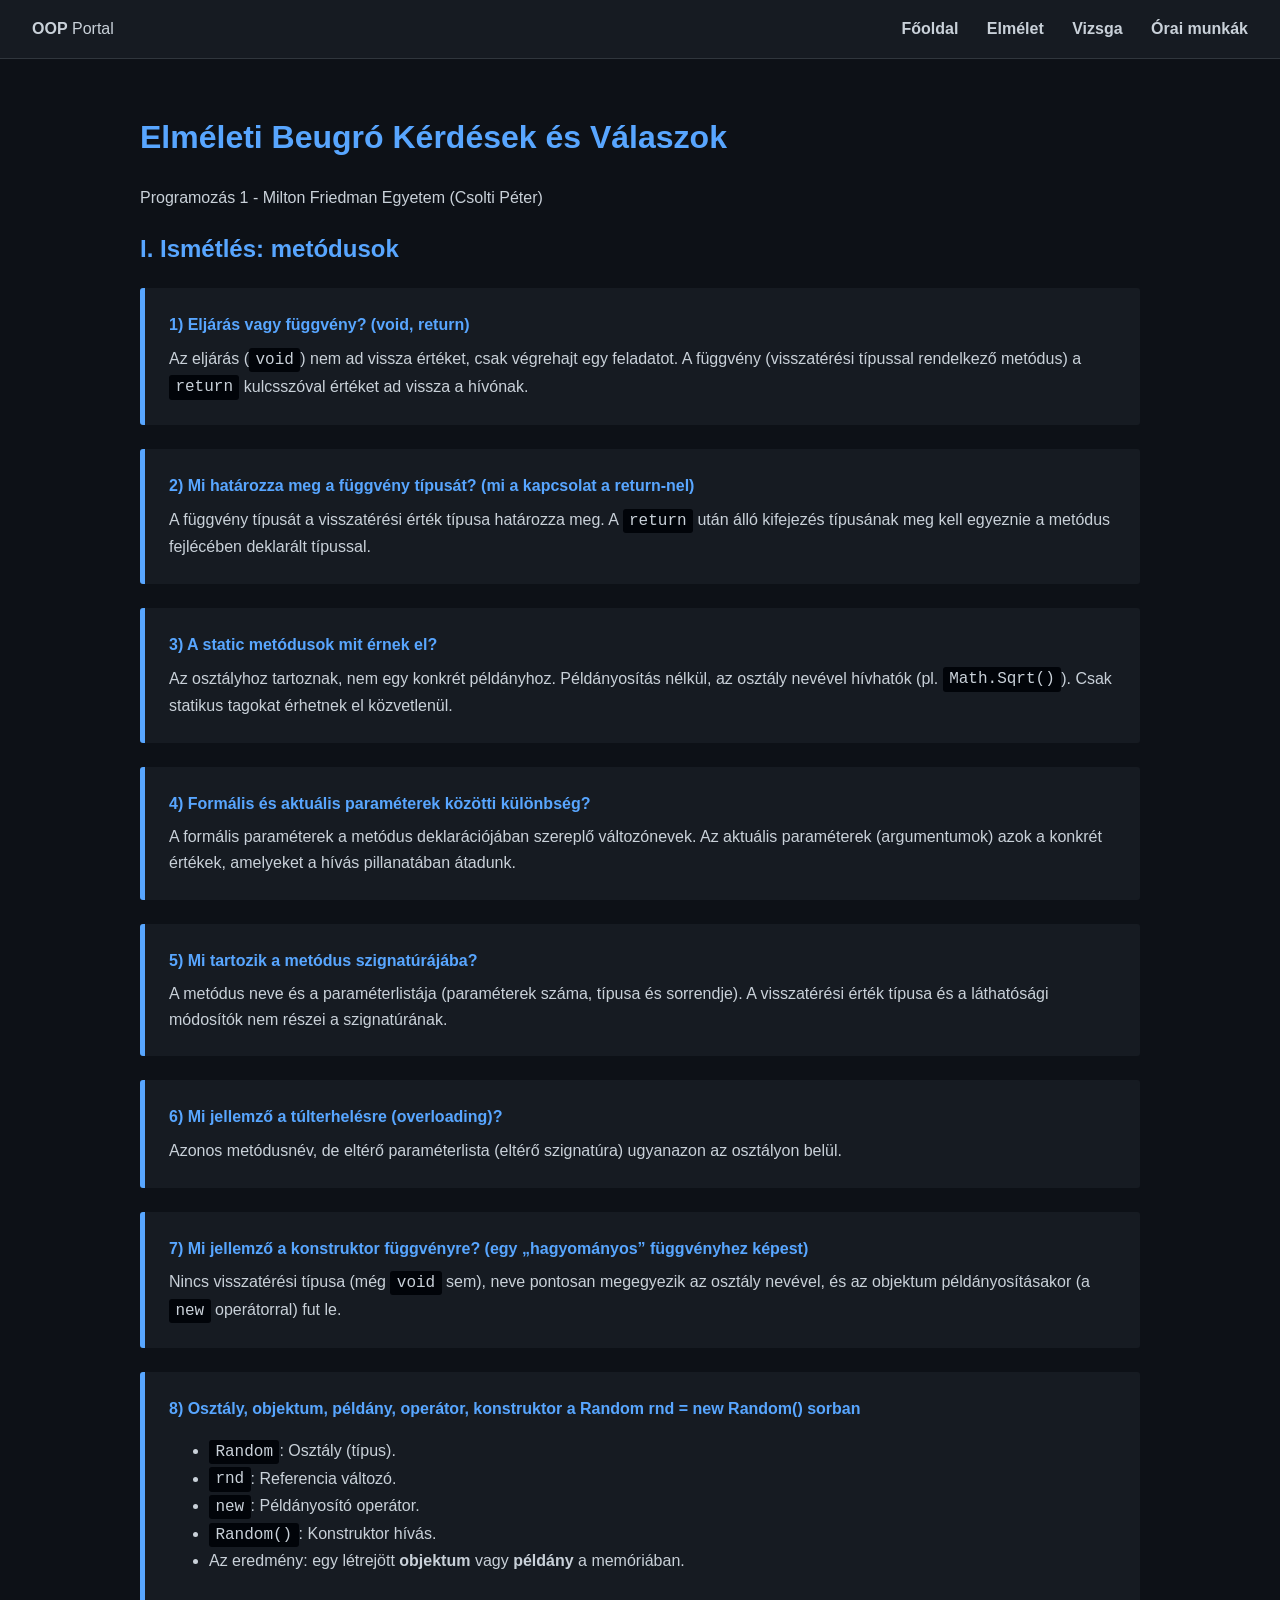
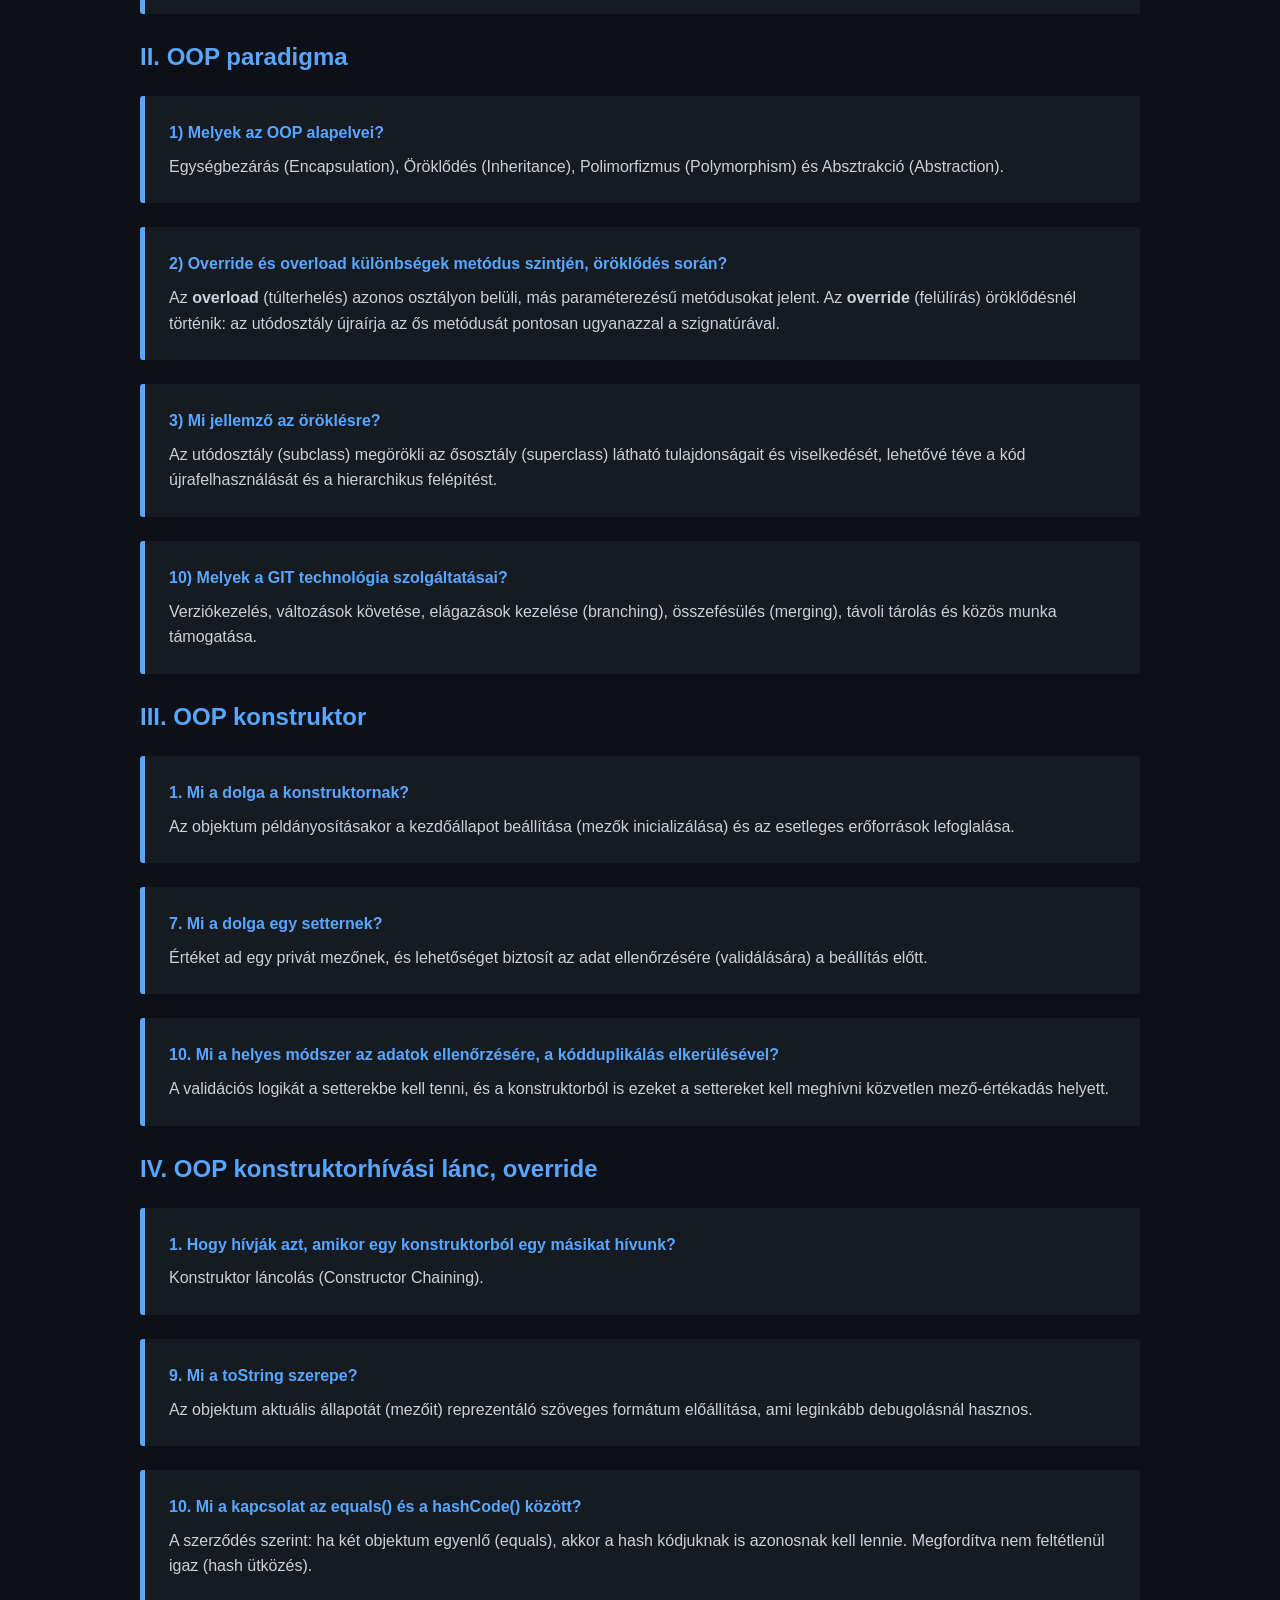
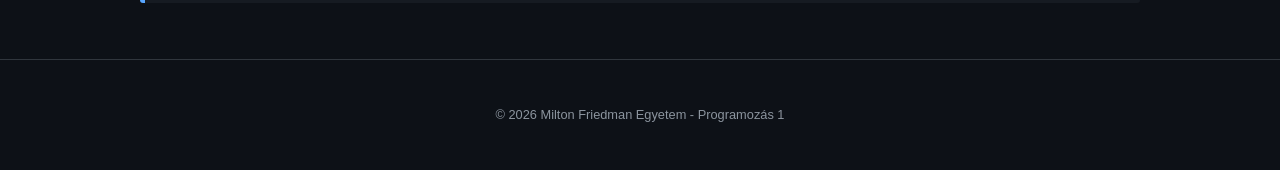
==== src/elmelet.html @ cd80d46a "Initial commit: OOP Study Portal" ====
<!DOCTYPE html>
<html lang="hu">
<head>
    <meta charset="UTF-8">
    <meta name="viewport" content="width=device-width, initial-scale=1.0">
    <title>Elméleti Beugró - OOP Portal</title>
    <link rel="stylesheet" href="style.css">
    <style>
        .question-block {
            background-color: var(--card-bg);
            padding: 1.5rem;
            margin-bottom: 1.5rem;
            border-left: 5px solid var(--primary-color);
            border-radius: 3px;
        }
        .question {
            font-weight: bold;
            color: var(--primary-color);
            margin-bottom: 0.5rem;
        }
        .answer {
            color: var(--text-color);
        }
    </style>
</head>
<body>
    <header>
        <div class="logo"><strong>OOP</strong> Portal</div>
        <nav>
            <a href="index.html">Főoldal</a>
            <a href="elmelet.html">Elmélet</a>
            <a href="vizsga.html">Vizsga</a>
            <a href="orai-munkak.html">Órai munkák</a>
        </nav>
    </header>

    <main>
        <h1>Elméleti Beugró Kérdések és Válaszok</h1>
        <p>Programozás 1 - Milton Friedman Egyetem (Csolti Péter)</p>

        <h2>I. Ismétlés: metódusok</h2>
        <div class="question-block">
            <div class="question">1) Eljárás vagy függvény? (void, return)</div>
            <div class="answer">Az eljárás (<code>void</code>) nem ad vissza értéket, csak végrehajt egy feladatot. A függvény (visszatérési típussal rendelkező metódus) a <code>return</code> kulcsszóval értéket ad vissza a hívónak.</div>
        </div>
        <div class="question-block">
            <div class="question">2) Mi határozza meg a függvény típusát? (mi a kapcsolat a return-nel)</div>
            <div class="answer">A függvény típusát a visszatérési érték típusa határozza meg. A <code>return</code> után álló kifejezés típusának meg kell egyeznie a metódus fejlécében deklarált típussal.</div>
        </div>
        <div class="question-block">
            <div class="question">3) A static metódusok mit érnek el?</div>
            <div class="answer">Az osztályhoz tartoznak, nem egy konkrét példányhoz. Példányosítás nélkül, az osztály nevével hívhatók (pl. <code>Math.Sqrt()</code>). Csak statikus tagokat érhetnek el közvetlenül.</div>
        </div>
        <div class="question-block">
            <div class="question">4) Formális és aktuális paraméterek közötti különbség?</div>
            <div class="answer">A formális paraméterek a metódus deklarációjában szereplő változónevek. Az aktuális paraméterek (argumentumok) azok a konkrét értékek, amelyeket a hívás pillanatában átadunk.</div>
        </div>
        <div class="question-block">
            <div class="question">5) Mi tartozik a metódus szignatúrájába?</div>
            <div class="answer">A metódus neve és a paraméterlistája (paraméterek száma, típusa és sorrendje). A visszatérési érték típusa és a láthatósági módosítók nem részei a szignatúrának.</div>
        </div>
        <div class="question-block">
            <div class="question">6) Mi jellemző a túlterhelésre (overloading)?</div>
            <div class="answer">Azonos metódusnév, de eltérő paraméterlista (eltérő szignatúra) ugyanazon az osztályon belül.</div>
        </div>
        <div class="question-block">
            <div class="question">7) Mi jellemző a konstruktor függvényre? (egy „hagyományos” függvényhez képest)</div>
            <div class="answer">Nincs visszatérési típusa (még <code>void</code> sem), neve pontosan megegyezik az osztály nevével, és az objektum példányosításakor (a <code>new</code> operátorral) fut le.</div>
        </div>
        <div class="question-block">
            <div class="question">8) Osztály, objektum, példány, operátor, konstruktor a Random rnd = new Random() sorban</div>
            <div class="answer">
                <ul>
                    <li><code>Random</code>: Osztály (típus).</li>
                    <li><code>rnd</code>: Referencia változó.</li>
                    <li><code>new</code>: Példányosító operátor.</li>
                    <li><code>Random()</code>: Konstruktor hívás.</li>
                    <li>Az eredmény: egy létrejött <b>objektum</b> vagy <b>példány</b> a memóriában.</li>
                </ul>
            </div>
        </div>

        <h2>II. OOP paradigma</h2>
        <div class="question-block">
            <div class="question">1) Melyek az OOP alapelvei?</div>
            <div class="answer">Egységbezárás (Encapsulation), Öröklődés (Inheritance), Polimorfizmus (Polymorphism) és Absztrakció (Abstraction).</div>
        </div>
        <div class="question-block">
            <div class="question">2) Override és overload különbségek metódus szintjén, öröklődés során?</div>
            <div class="answer">Az <b>overload</b> (túlterhelés) azonos osztályon belüli, más paraméterezésű metódusokat jelent. Az <b>override</b> (felülírás) öröklődésnél történik: az utódosztály újraírja az ős metódusát pontosan ugyanazzal a szignatúrával.</div>
        </div>
        <div class="question-block">
            <div class="question">3) Mi jellemző az öröklésre?</div>
            <div class="answer">Az utódosztály (subclass) megörökli az ősosztály (superclass) látható tulajdonságait és viselkedését, lehetővé téve a kód újrafelhasználását és a hierarchikus felépítést.</div>
        </div>
        <div class="question-block">
            <div class="question">10) Melyek a GIT technológia szolgáltatásai?</div>
            <div class="answer">Verziókezelés, változások követése, elágazások kezelése (branching), összefésülés (merging), távoli tárolás és közös munka támogatása.</div>
        </div>

        <h2>III. OOP konstruktor</h2>
        <div class="question-block">
            <div class="question">1. Mi a dolga a konstruktornak?</div>
            <div class="answer">Az objektum példányosításakor a kezdőállapot beállítása (mezők inicializálása) és az esetleges erőforrások lefoglalása.</div>
        </div>
        <div class="question-block">
            <div class="question">7. Mi a dolga egy setternek?</div>
            <div class="answer">Értéket ad egy privát mezőnek, és lehetőséget biztosít az adat ellenőrzésére (validálására) a beállítás előtt.</div>
        </div>
        <div class="question-block">
            <div class="question">10. Mi a helyes módszer az adatok ellenőrzésére, a kódduplikálás elkerülésével?</div>
            <div class="answer">A validációs logikát a setterekbe kell tenni, és a konstruktorból is ezeket a settereket kell meghívni közvetlen mező-értékadás helyett.</div>
        </div>

        <h2>IV. OOP konstruktorhívási lánc, override</h2>
        <div class="question-block">
            <div class="question">1. Hogy hívják azt, amikor egy konstruktorból egy másikat hívunk?</div>
            <div class="answer">Konstruktor láncolás (Constructor Chaining).</div>
        </div>
        <div class="question-block">
            <div class="question">9. Mi a toString szerepe?</div>
            <div class="answer">Az objektum aktuális állapotát (mezőit) reprezentáló szöveges formátum előállítása, ami leginkább debugolásnál hasznos.</div>
        </div>
        <div class="question-block">
            <div class="question">10. Mi a kapcsolat az equals() és a hashCode() között?</div>
            <div class="answer">A szerződés szerint: ha két objektum egyenlő (equals), akkor a hash kódjuknak is azonosnak kell lennie. Megfordítva nem feltétlenül igaz (hash ütközés).</div>
        </div>
    </main>

    <footer>
        <p>&copy; 2026 Milton Friedman Egyetem - Programozás 1</p>
    </footer>
</body>
</html>
---- src/style.css ----
:root {
    --bg-color: #0d1117;
    --card-bg: #161b22;
    --text-color: #c9d1d9;
    --primary-color: #58a6ff;
    --accent-color: #238636;
    --border-color: #30363d;
    --code-bg: #010409;
}

body {
    font-family: -apple-system, BlinkMacSystemFont, "Segoe UI", Helvetica, Arial, sans-serif;
    background-color: var(--bg-color);
    color: var(--text-color);
    line-height: 1.6;
    margin: 0;
    display: flex;
    flex-direction: column;
    min-height: 100vh;
}

header {
    background-color: var(--card-bg);
    border-bottom: 1px solid var(--border-color);
    padding: 1rem 2rem;
    display: flex;
    justify-content: space-between;
    align-items: center;
}

nav a {
    color: var(--text-color);
    text-decoration: none;
    margin-left: 1.5rem;
    font-weight: 600;
}

nav a:hover {
    color: var(--primary-color);
}

main {
    flex: 1;
    max-width: 1000px;
    margin: 2rem auto;
    padding: 0 1rem;
}

.card {
    background-color: var(--card-bg);
    border: 1px solid var(--border-color);
    border-radius: 6px;
    padding: 1.5rem;
    margin-bottom: 1.5rem;
}

h1, h2, h3 {
    color: var(--primary-color);
}

code, pre {
    font-family: "SFMono-Regular", Consolas, "Liberation Mono", Menlo, monospace;
    background-color: var(--code-bg);
    padding: 0.2rem 0.4rem;
    border-radius: 3px;
}

pre {
    padding: 1rem;
    overflow-x: auto;
    border: 1px solid var(--border-color);
}

footer {
    text-align: center;
    padding: 2rem;
    border-top: 1px solid var(--border-color);
    font-size: 0.8rem;
    color: #8b949e;
}

.btn {
    display: inline-block;
    background-color: var(--accent-color);
    color: white;
    padding: 0.5rem 1rem;
    text-decoration: none;
    border-radius: 6px;
    font-weight: 600;
}

.btn:hover {
    background-color: #2ea043;
}
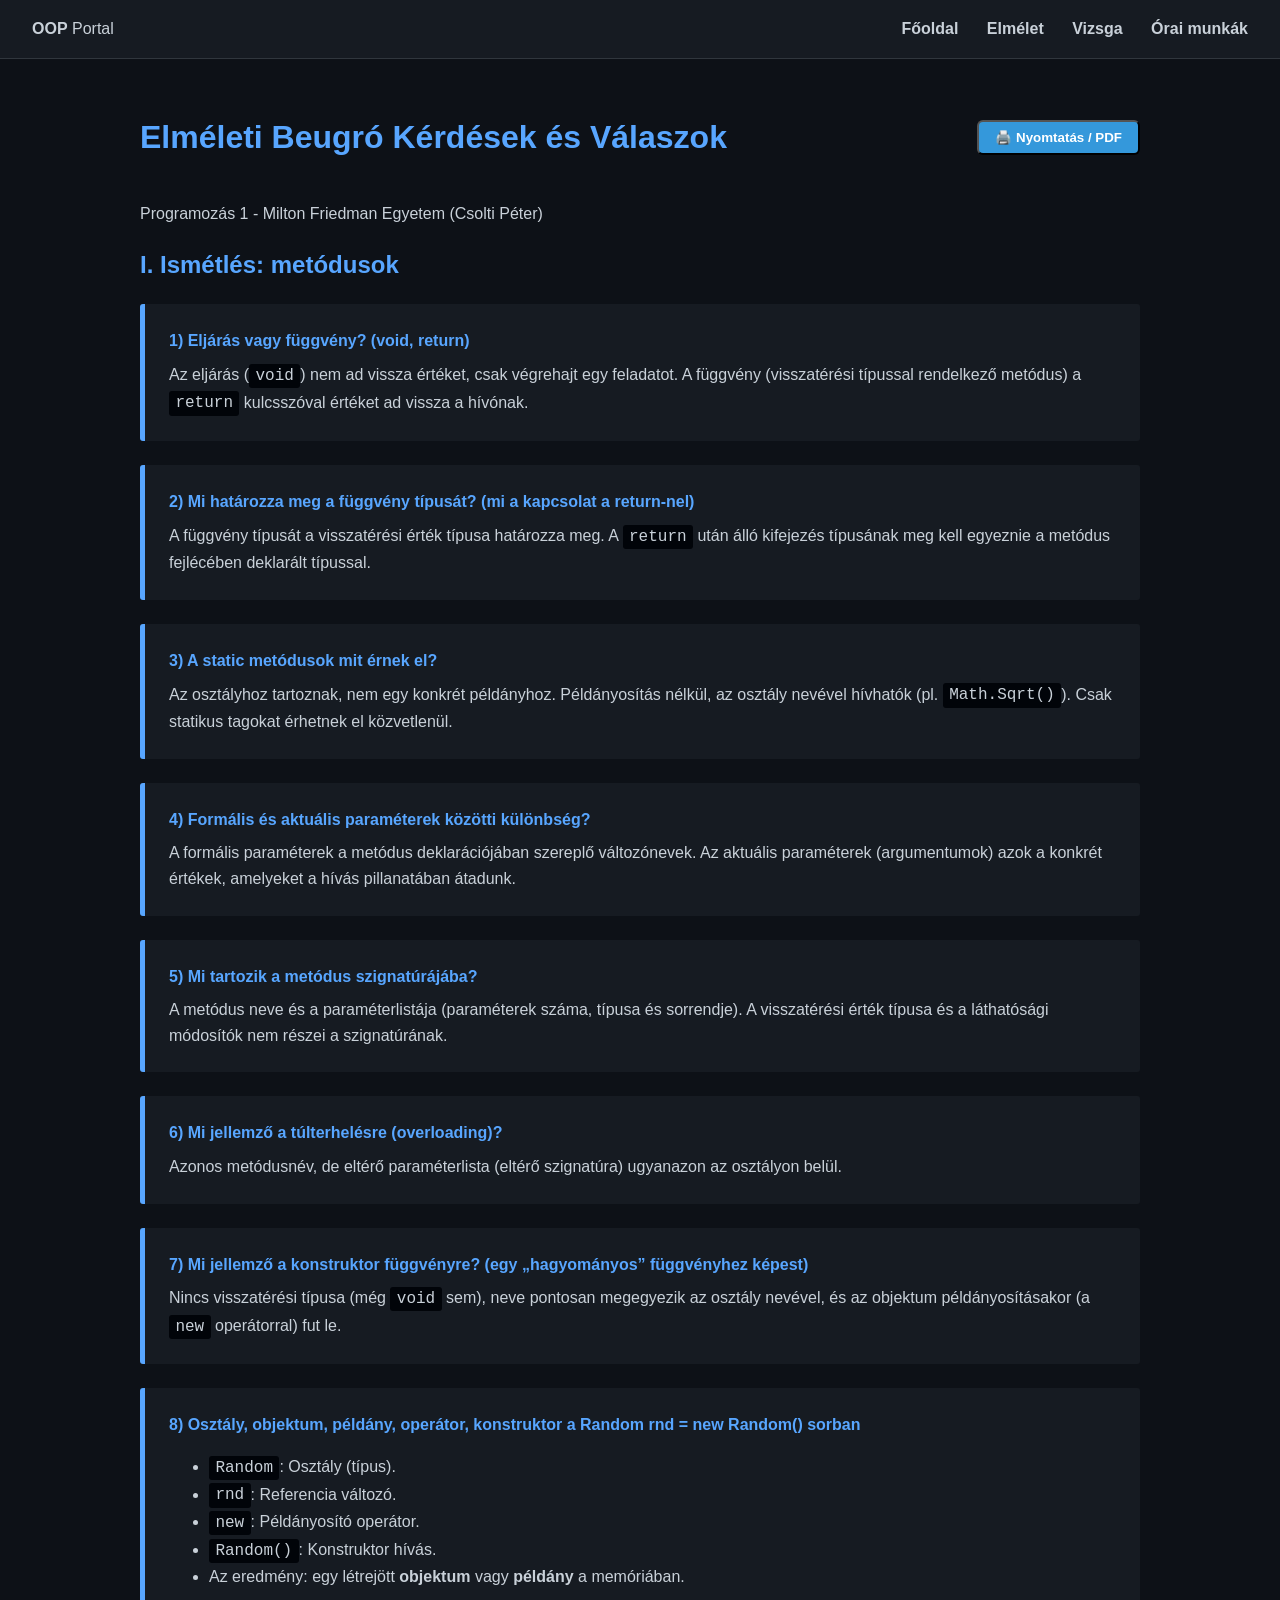
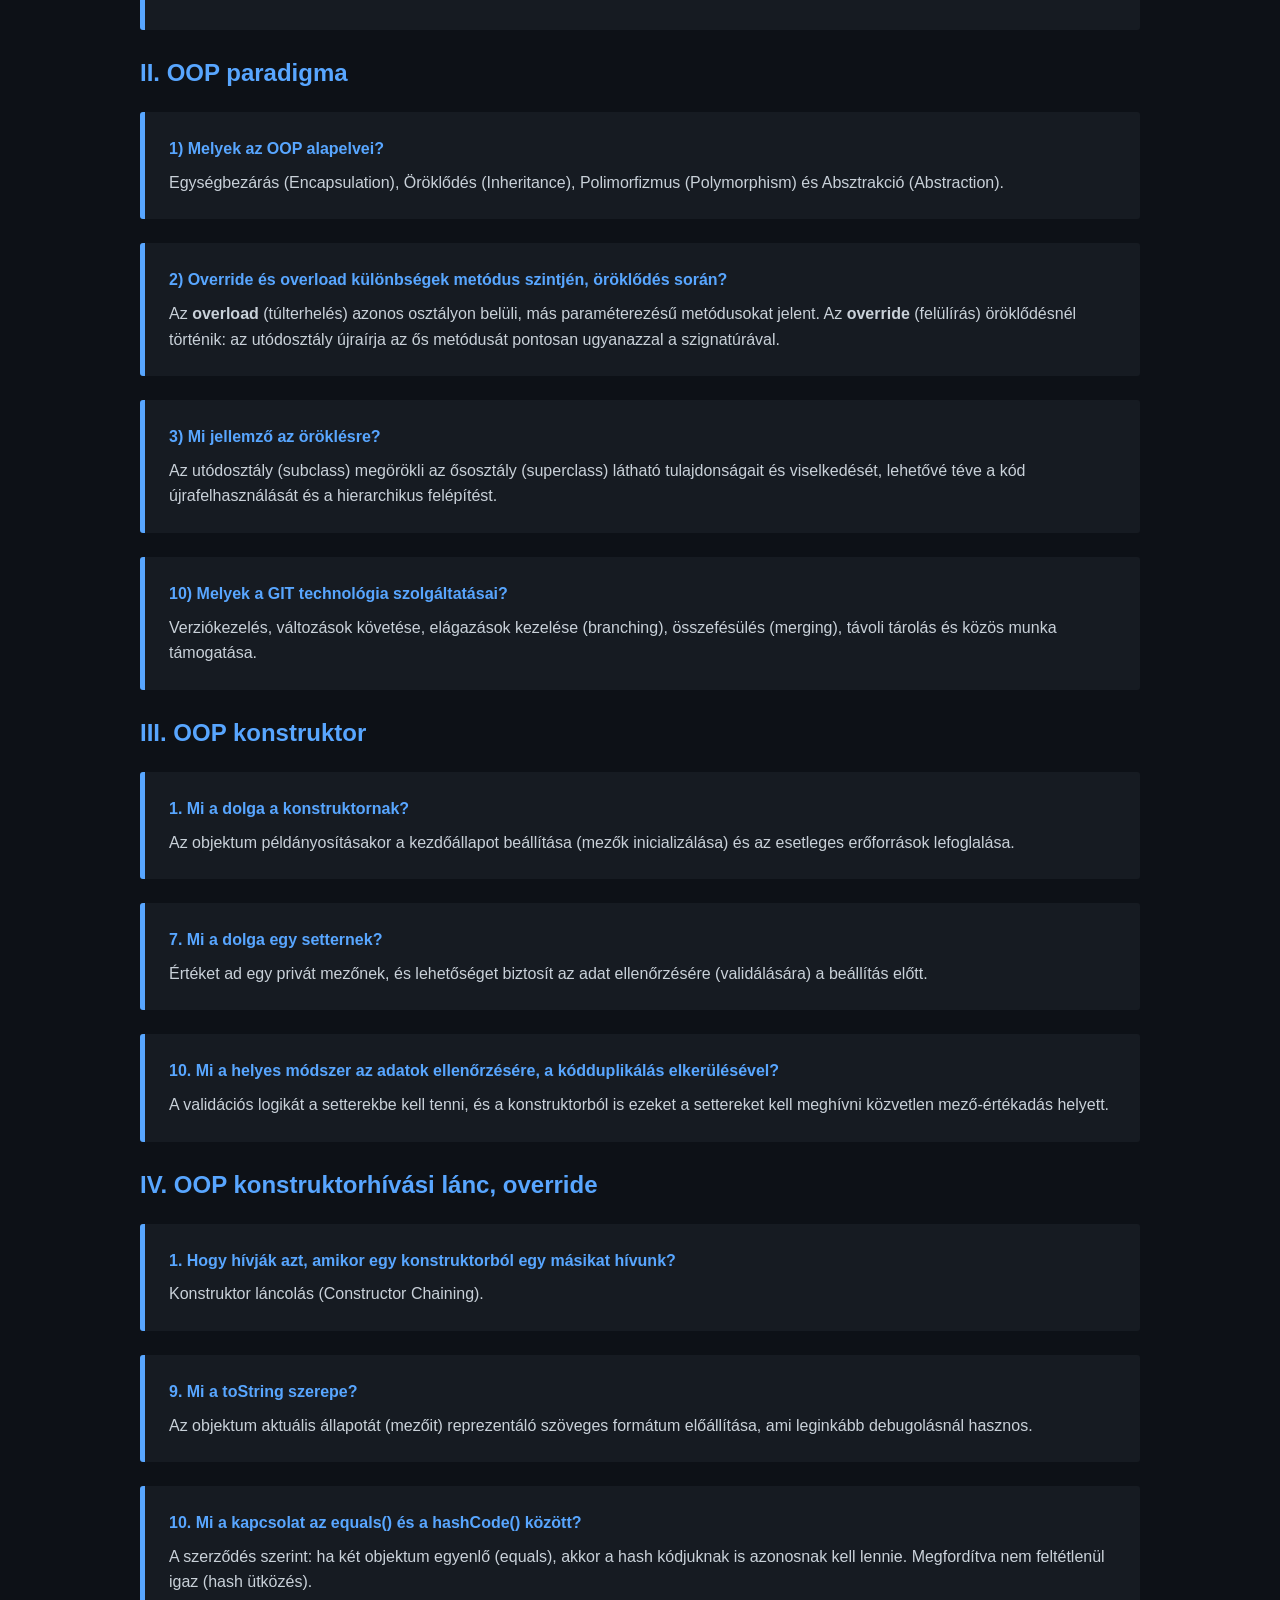
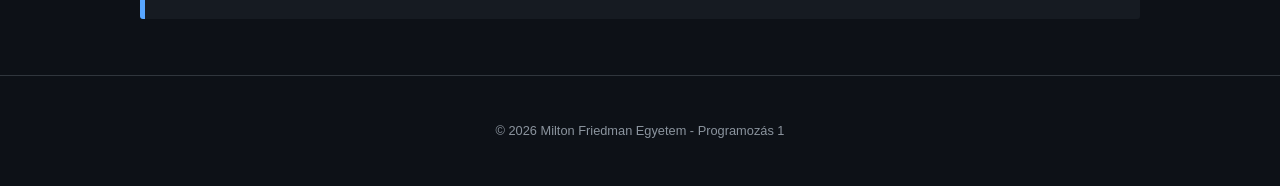
==== commit e7d2a563: "Add print-friendly view to theory page" ====
--- a/src/elmelet.html
+++ b/src/elmelet.html
@@ -21,6 +21,44 @@
         .answer {
             color: var(--text-color);
         }
+
+        /* Nyomtatási stílusok */
+        @media print {
+            header, nav, footer, .btn, .no-print {
+                display: none !important;
+            }
+            body {
+                background-color: white !important;
+                color: black !important;
+                padding: 0;
+                margin: 0;
+                font-size: 9pt; /* Kisebb betűméret nyomtatáshoz */
+            }
+            main {
+                max-width: 100% !important;
+                margin: 0 !important;
+            }
+            .card, .question-block {
+                background-color: transparent !important;
+                border: none !important;
+                border-bottom: 1px solid #ddd !important;
+                padding: 5px 0 !important;
+                margin-bottom: 5px !important;
+                page-break-inside: avoid;
+            }
+            h1, h2, h3 {
+                color: black !important;
+                margin-top: 10px !important;
+                margin-bottom: 5px !important;
+            }
+            .question {
+                color: black !important;
+                font-weight: bold;
+            }
+            .answer {
+                color: #333 !important;
+            }
+        }
     </style>
 </head>
 <body>
@@ -35,7 +73,10 @@
     </header>
 
     <main>
-        <h1>Elméleti Beugró Kérdések és Válaszok</h1>
+        <div style="display: flex; justify-content: space-between; align-items: center;">
+            <h1>Elméleti Beugró Kérdések és Válaszok</h1>
+            <button onclick="window.print()" class="btn no-print" style="background-color: #3498db;">🖨️ Nyomtatás / PDF</button>
+        </div>
         <p>Programozás 1 - Milton Friedman Egyetem (Csolti Péter)</p>
 
         <h2>I. Ismétlés: metódusok</h2>
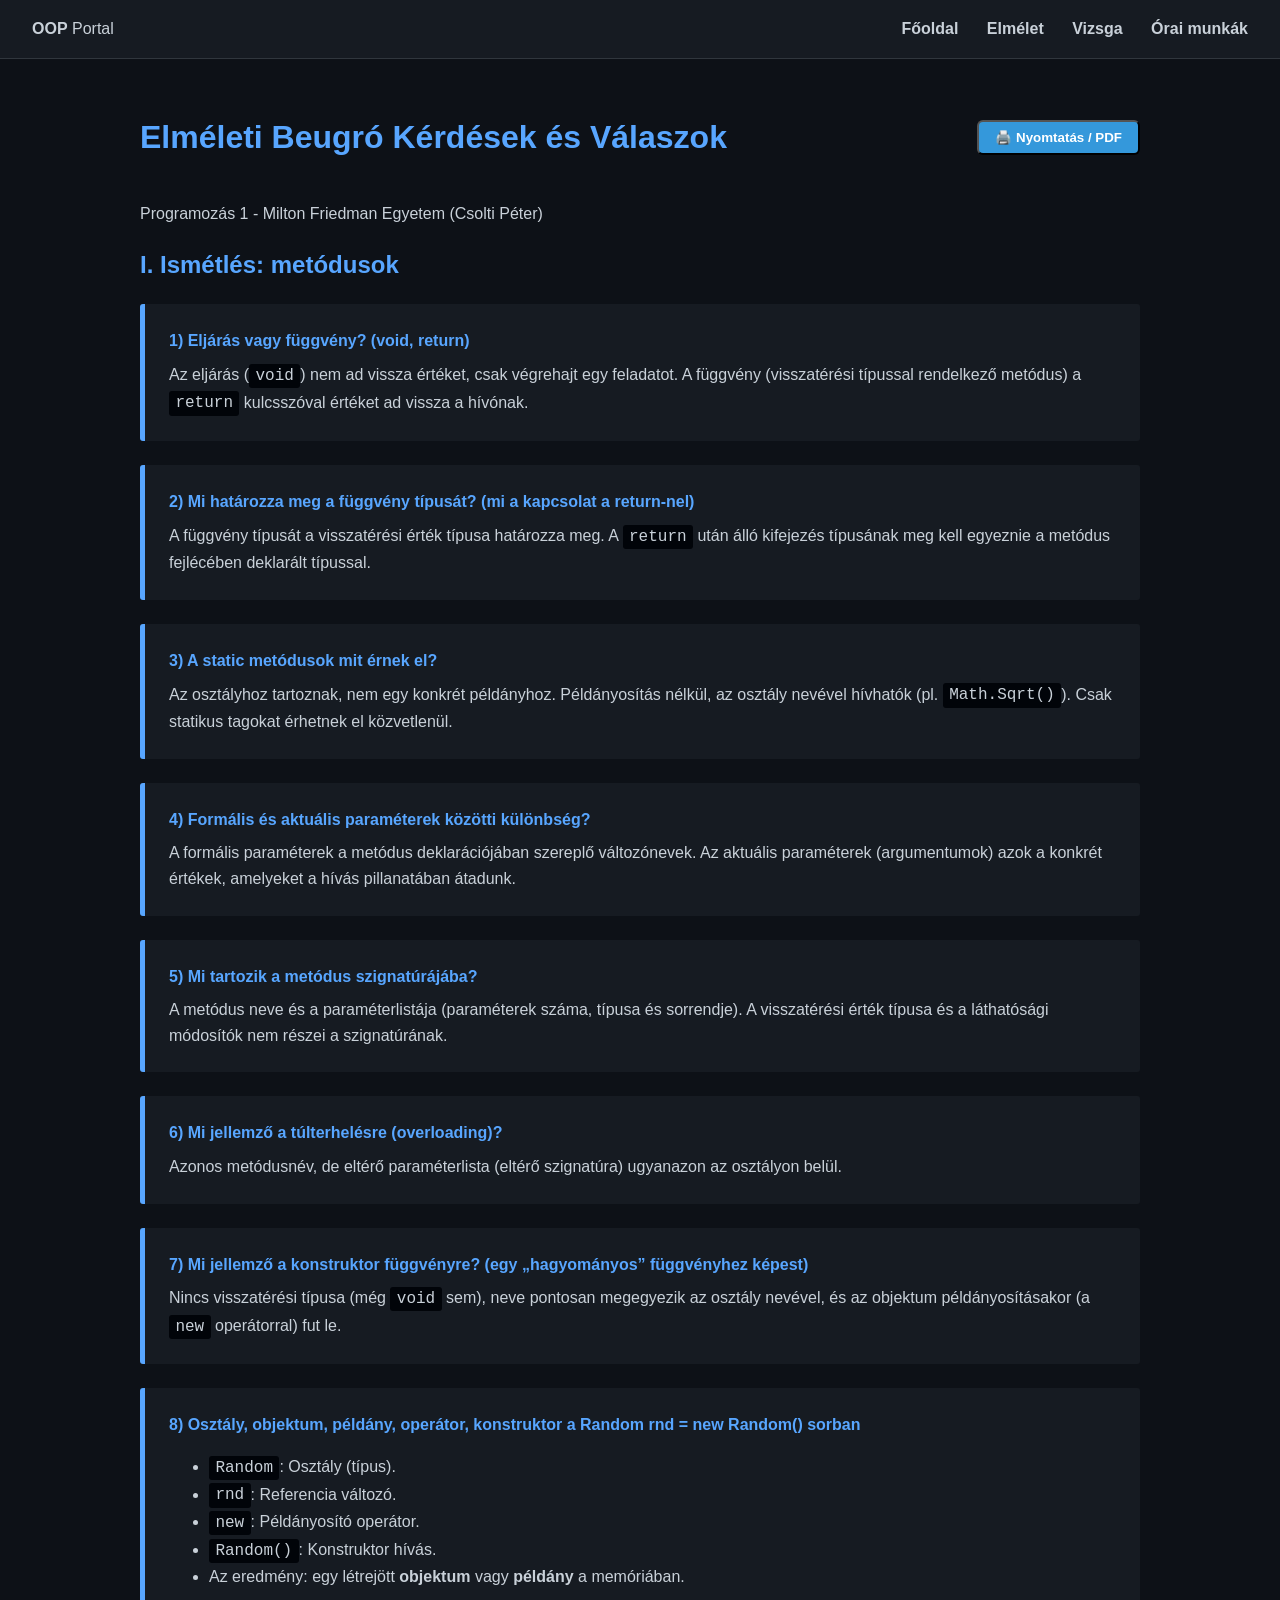
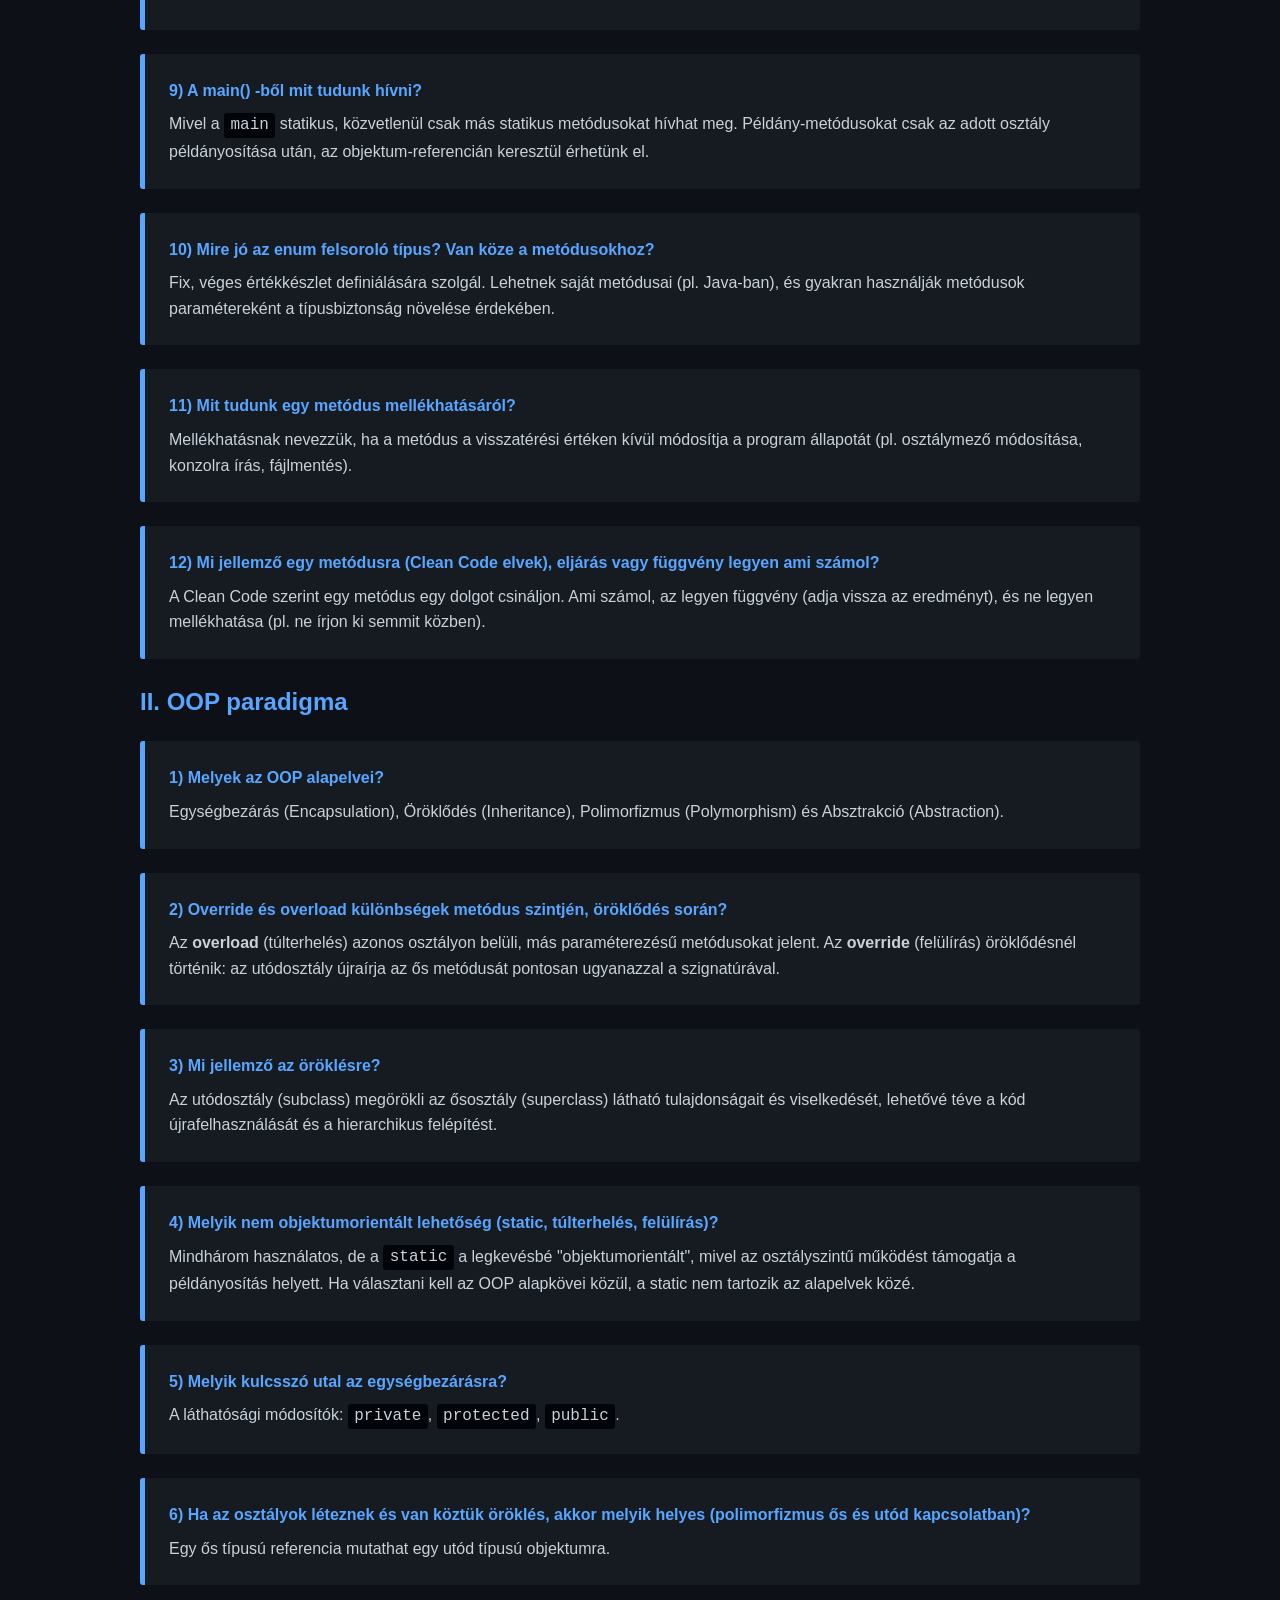
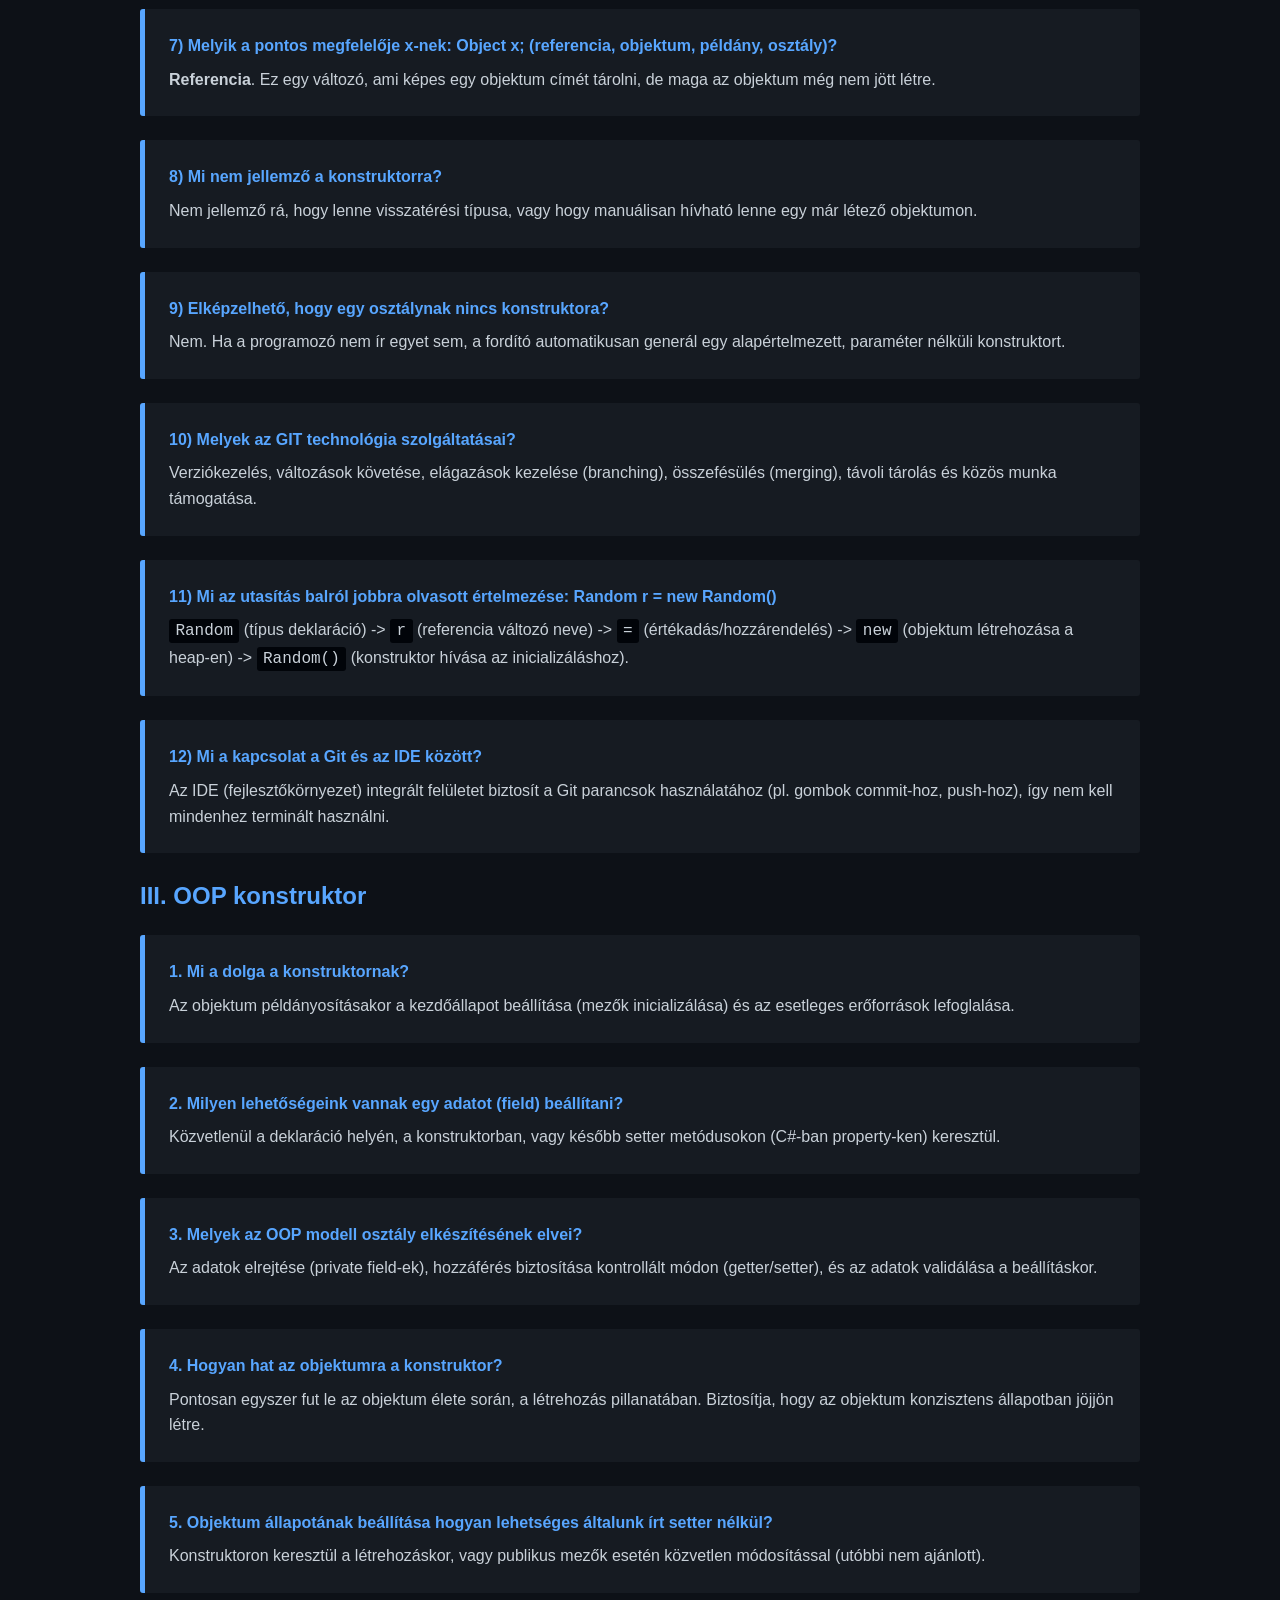
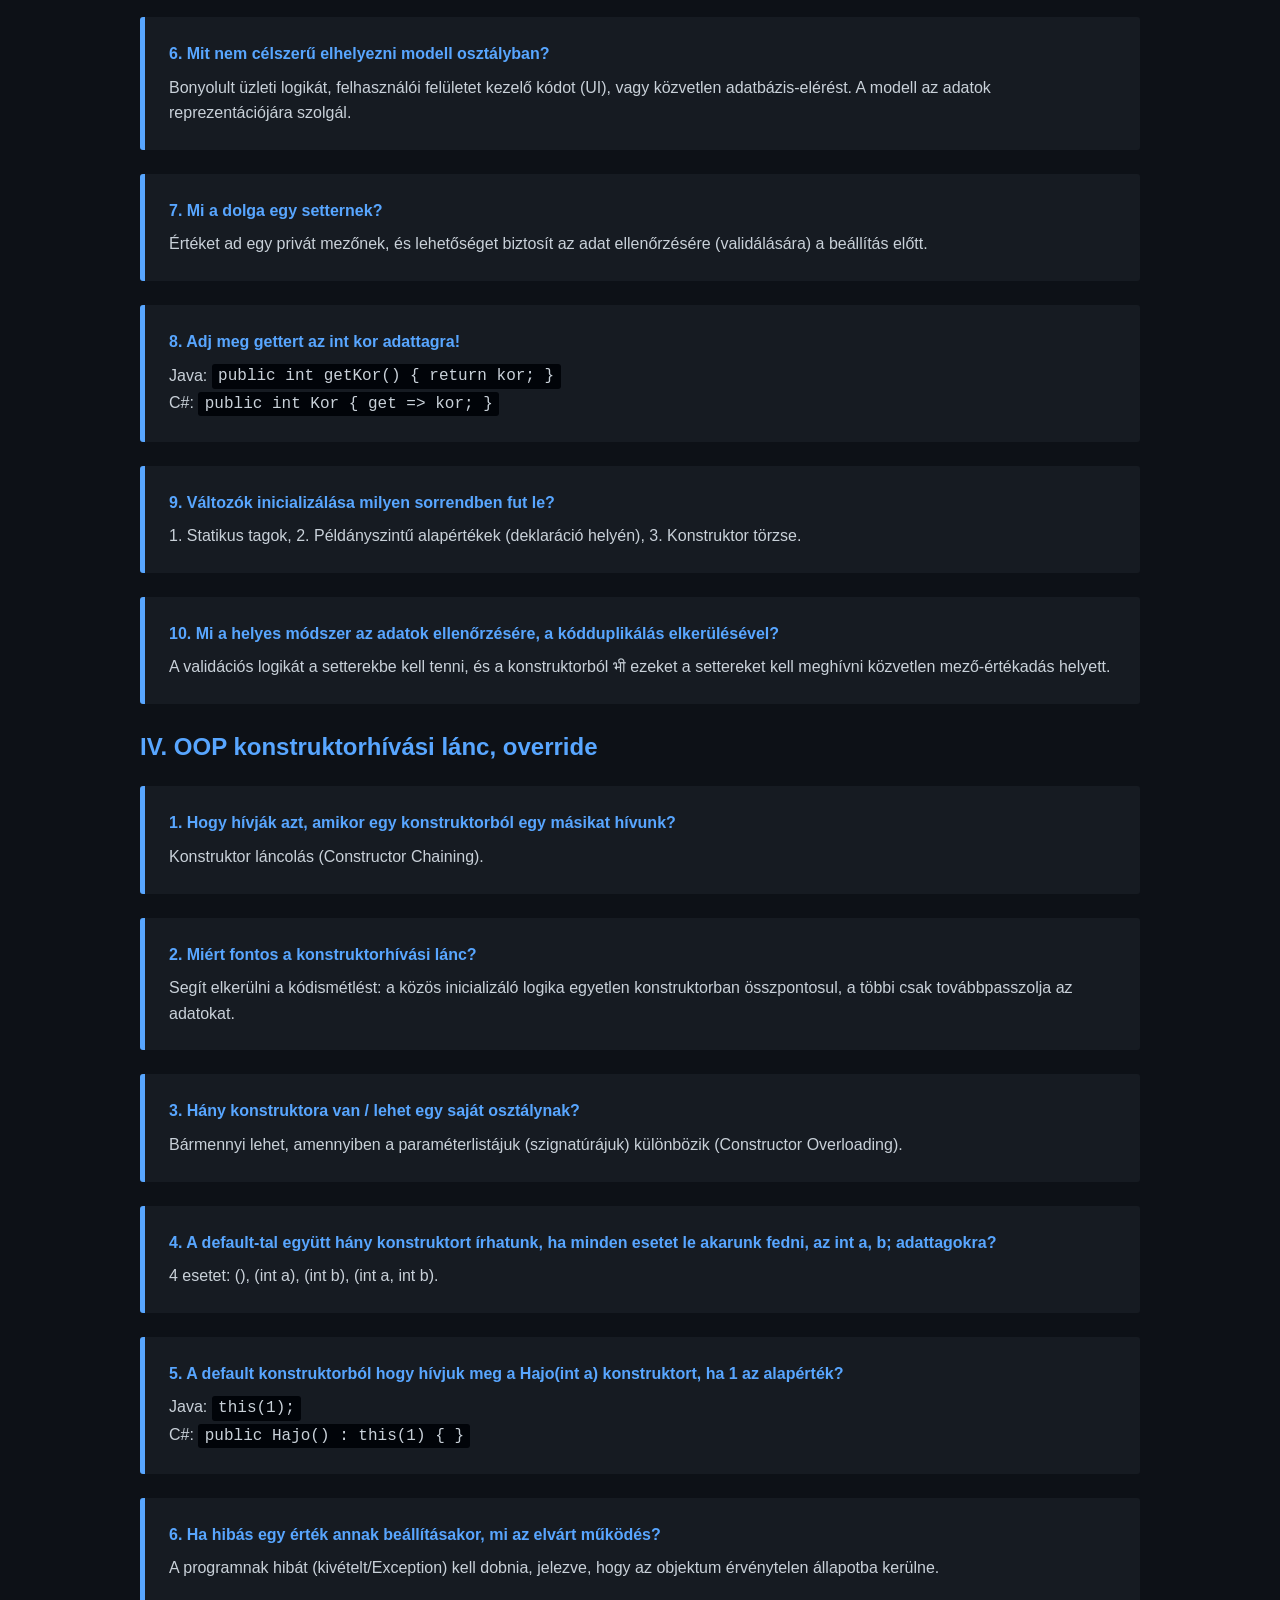
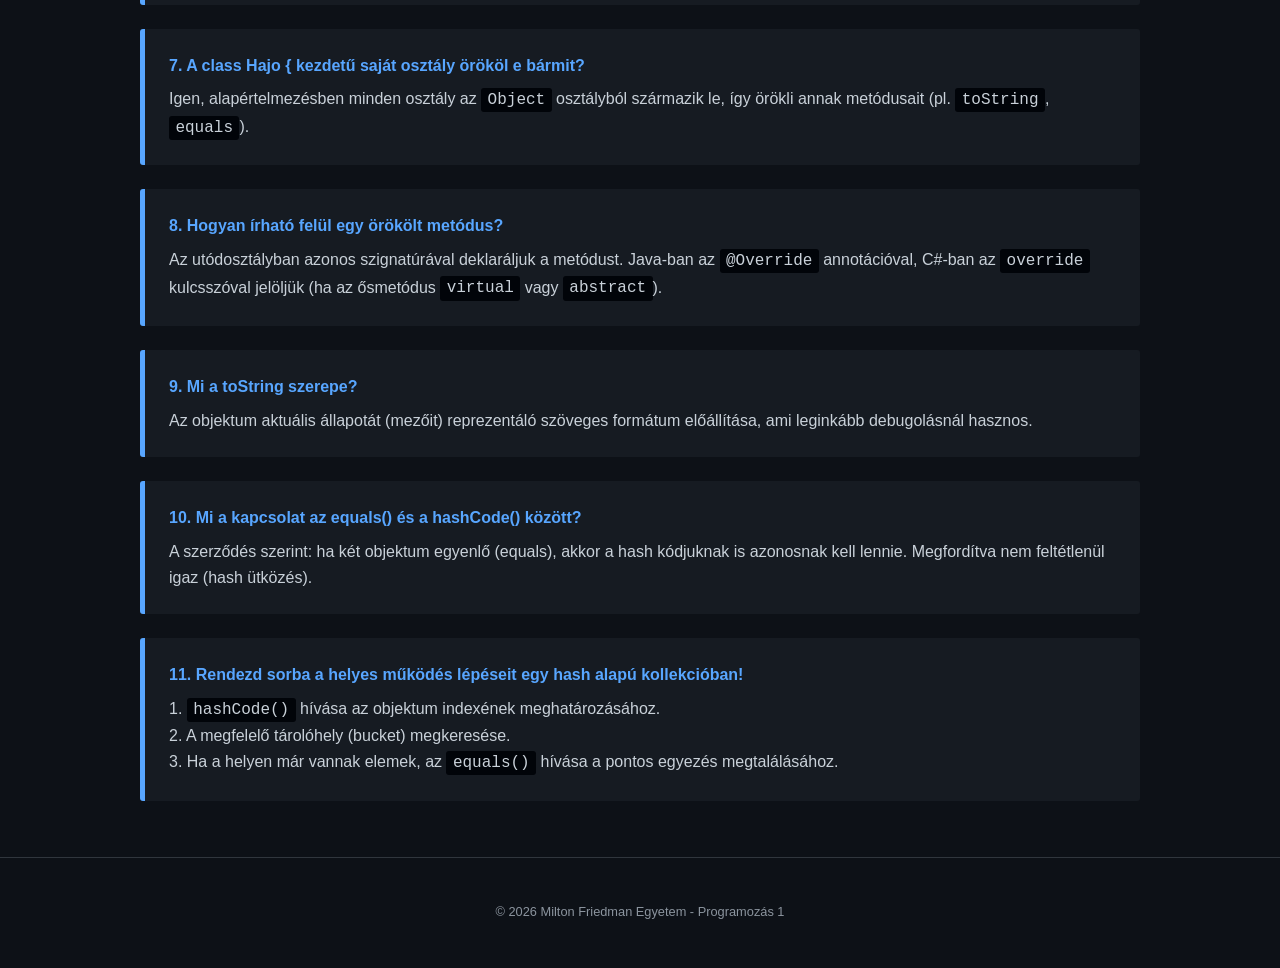
==== commit df77ebd8: "Complete all 45 theory questions with print styles" ====
--- a/src/elmelet.html
+++ b/src/elmelet.html
@@ -32,7 +32,7 @@
                 color: black !important;
                 padding: 0;
                 margin: 0;
-                font-size: 9pt; /* Kisebb betűméret nyomtatáshoz */
+                font-size: 9pt;
             }
             main {
                 max-width: 100% !important;
@@ -120,6 +120,22 @@
                 </ul>
             </div>
         </div>
+        <div class="question-block">
+            <div class="question">9) A main() -ből mit tudunk hívni?</div>
+            <div class="answer">Mivel a <code>main</code> statikus, közvetlenül csak más statikus metódusokat hívhat meg. Példány-metódusokat csak az adott osztály példányosítása után, az objektum-referencián keresztül érhetünk el.</div>
+        </div>
+        <div class="question-block">
+            <div class="question">10) Mire jó az enum felsoroló típus? Van köze a metódusokhoz?</div>
+            <div class="answer">Fix, véges értékkészlet definiálására szolgál. Lehetnek saját metódusai (pl. Java-ban), és gyakran használják metódusok paramétereként a típusbiztonság növelése érdekében.</div>
+        </div>
+        <div class="question-block">
+            <div class="question">11) Mit tudunk egy metódus mellékhatásáról?</div>
+            <div class="answer">Mellékhatásnak nevezzük, ha a metódus a visszatérési értéken kívül módosítja a program állapotát (pl. osztálymező módosítása, konzolra írás, fájlmentés).</div>
+        </div>
+        <div class="question-block">
+            <div class="question">12) Mi jellemző egy metódusra (Clean Code elvek), eljárás vagy függvény legyen ami számol?</div>
+            <div class="answer">A Clean Code szerint egy metódus egy dolgot csináljon. Ami számol, az legyen függvény (adja vissza az eredményt), és ne legyen mellékhatása (pl. ne írjon ki semmit közben).</div>
+        </div>
 
         <h2>II. OOP paradigma</h2>
         <div class="question-block">
@@ -135,8 +151,40 @@
             <div class="answer">Az utódosztály (subclass) megörökli az ősosztály (superclass) látható tulajdonságait és viselkedését, lehetővé téve a kód újrafelhasználását és a hierarchikus felépítést.</div>
         </div>
         <div class="question-block">
-            <div class="question">10) Melyek a GIT technológia szolgáltatásai?</div>
+            <div class="question">4) Melyik nem objektumorientált lehetőség (static, túlterhelés, felülírás)?</div>
+            <div class="answer">Mindhárom használatos, de a <code>static</code> a legkevésbé "objektumorientált", mivel az osztályszintű működést támogatja a példányosítás helyett. Ha választani kell az OOP alapkövei közül, a static nem tartozik az alapelvek közé.</div>
+        </div>
+        <div class="question-block">
+            <div class="question">5) Melyik kulcsszó utal az egységbezárásra?</div>
+            <div class="answer">A láthatósági módosítók: <code>private</code>, <code>protected</code>, <code>public</code>.</div>
+        </div>
+        <div class="question-block">
+            <div class="question">6) Ha az osztályok léteznek és van köztük öröklés, akkor melyik helyes (polimorfizmus ős és utód kapcsolatban)?</div>
+            <div class="answer">Egy ős típusú referencia mutathat egy utód típusú objektumra.</div>
+        </div>
+        <div class="question-block">
+            <div class="question">7) Melyik a pontos megfelelője x-nek: Object x; (referencia, objektum, példány, osztály)?</div>
+            <div class="answer"><b>Referencia</b>. Ez egy változó, ami képes egy objektum címét tárolni, de maga az objektum még nem jött létre.</div>
+        </div>
+        <div class="question-block">
+            <div class="question">8) Mi nem jellemző a konstruktorra?</div>
+            <div class="answer">Nem jellemző rá, hogy lenne visszatérési típusa, vagy hogy manuálisan hívható lenne egy már létező objektumon.</div>
+        </div>
+        <div class="question-block">
+            <div class="question">9) Elképzelhető, hogy egy osztálynak nincs konstruktora?</div>
+            <div class="answer">Nem. Ha a programozó nem ír egyet sem, a fordító automatikusan generál egy alapértelmezett, paraméter nélküli konstruktort.</div>
+        </div>
+        <div class="question-block">
+            <div class="question">10) Melyek az GIT technológia szolgáltatásai?</div>
             <div class="answer">Verziókezelés, változások követése, elágazások kezelése (branching), összefésülés (merging), távoli tárolás és közös munka támogatása.</div>
+        </div>
+        <div class="question-block">
+            <div class="question">11) Mi az utasítás balról jobbra olvasott értelmezése: Random r = new Random()</div>
+            <div class="answer"><code>Random</code> (típus deklaráció) -> <code>r</code> (referencia változó neve) -> <code>=</code> (értékadás/hozzárendelés) -> <code>new</code> (objektum létrehozása a heap-en) -> <code>Random()</code> (konstruktor hívása az inicializáláshoz).</div>
+        </div>
+        <div class="question-block">
+            <div class="question">12) Mi a kapcsolat a Git és az IDE között?</div>
+            <div class="answer">Az IDE (fejlesztőkörnyezet) integrált felületet biztosít a Git parancsok használatához (pl. gombok commit-hoz, push-hoz), így nem kell mindenhez terminált használni.</div>
         </div>
 
         <h2>III. OOP konstruktor</h2>
@@ -145,12 +193,43 @@
             <div class="answer">Az objektum példányosításakor a kezdőállapot beállítása (mezők inicializálása) és az esetleges erőforrások lefoglalása.</div>
         </div>
         <div class="question-block">
+            <div class="question">2. Milyen lehetőségeink vannak egy adatot (field) beállítani?</div>
+            <div class="answer">Közvetlenül a deklaráció helyén, a konstruktorban, vagy később setter metódusokon (C#-ban property-ken) keresztül.</div>
+        </div>
+        <div class="question-block">
+            <div class="question">3. Melyek az OOP modell osztály elkészítésének elvei?</div>
+            <div class="answer">Az adatok elrejtése (private field-ek), hozzáférés biztosítása kontrollált módon (getter/setter), és az adatok validálása a beállításkor.</div>
+        </div>
+        <div class="question-block">
+            <div class="question">4. Hogyan hat az objektumra a konstruktor?</div>
+            <div class="answer">Pontosan egyszer fut le az objektum élete során, a létrehozás pillanatában. Biztosítja, hogy az objektum konzisztens állapotban jöjjön létre.</div>
+        </div>
+        <div class="question-block">
+            <div class="question">5. Objektum állapotának beállítása hogyan lehetséges általunk írt setter nélkül?</div>
+            <div class="answer">Konstruktoron keresztül a létrehozáskor, vagy publikus mezők esetén közvetlen módosítással (utóbbi nem ajánlott).</div>
+        </div>
+        <div class="question-block">
+            <div class="question">6. Mit nem célszerű elhelyezni modell osztályban?</div>
+            <div class="answer">Bonyolult üzleti logikát, felhasználói felületet kezelő kódot (UI), vagy közvetlen adatbázis-elérést. A modell az adatok reprezentációjára szolgál.</div>
+        </div>
+        <div class="question-block">
             <div class="question">7. Mi a dolga egy setternek?</div>
             <div class="answer">Értéket ad egy privát mezőnek, és lehetőséget biztosít az adat ellenőrzésére (validálására) a beállítás előtt.</div>
         </div>
         <div class="question-block">
+            <div class="question">8. Adj meg gettert az int kor adattagra!</div>
+            <div class="answer">
+                Java: <code>public int getKor() { return kor; }</code><br>
+                C#: <code>public int Kor { get => kor; }</code>
+            </div>
+        </div>
+        <div class="question-block">
+            <div class="question">9. Változók inicializálása milyen sorrendben fut le?</div>
+            <div class="answer">1. Statikus tagok, 2. Példányszintű alapértékek (deklaráció helyén), 3. Konstruktor törzse.</div>
+        </div>
+        <div class="question-block">
             <div class="question">10. Mi a helyes módszer az adatok ellenőrzésére, a kódduplikálás elkerülésével?</div>
-            <div class="answer">A validációs logikát a setterekbe kell tenni, és a konstruktorból is ezeket a settereket kell meghívni közvetlen mező-értékadás helyett.</div>
+            <div class="answer">A validációs logikát a setterekbe kell tenni, és a konstruktorból भी ezeket a settereket kell meghívni közvetlen mező-értékadás helyett.</div>
         </div>
 
         <h2>IV. OOP konstruktorhívási lánc, override</h2>
@@ -159,12 +238,51 @@
             <div class="answer">Konstruktor láncolás (Constructor Chaining).</div>
         </div>
         <div class="question-block">
+            <div class="question">2. Miért fontos a konstruktorhívási lánc?</div>
+            <div class="answer">Segít elkerülni a kódismétlést: a közös inicializáló logika egyetlen konstruktorban összpontosul, a többi csak továbbpasszolja az adatokat.</div>
+        </div>
+        <div class="question-block">
+            <div class="question">3. Hány konstruktora van / lehet egy saját osztálynak?</div>
+            <div class="answer">Bármennyi lehet, amennyiben a paraméterlistájuk (szignatúrájuk) különbözik (Constructor Overloading).</div>
+        </div>
+        <div class="question-block">
+            <div class="question">4. A default-tal együtt hány konstruktort írhatunk, ha minden esetet le akarunk fedni, az int a, b; adattagokra?</div>
+            <div class="answer">4 esetet: (), (int a), (int b), (int a, int b).</div>
+        </div>
+        <div class="question-block">
+            <div class="question">5. A default konstruktorból hogy hívjuk meg a Hajo(int a) konstruktort, ha 1 az alapérték?</div>
+            <div class="answer">
+                Java: <code>this(1);</code><br>
+                C#: <code>public Hajo() : this(1) { }</code>
+            </div>
+        </div>
+        <div class="question-block">
+            <div class="question">6. Ha hibás egy érték annak beállításakor, mi az elvárt működés?</div>
+            <div class="answer">A programnak hibát (kivételt/Exception) kell dobnia, jelezve, hogy az objektum érvénytelen állapotba kerülne.</div>
+        </div>
+        <div class="question-block">
+            <div class="question">7. A class Hajo { kezdetű saját osztály örököl e bármit?</div>
+            <div class="answer">Igen, alapértelmezésben minden osztály az <code>Object</code> osztályból származik le, így örökli annak metódusait (pl. <code>toString</code>, <code>equals</code>).</div>
+        </div>
+        <div class="question-block">
+            <div class="question">8. Hogyan írható felül egy örökölt metódus?</div>
+            <div class="answer">Az utódosztályban azonos szignatúrával deklaráljuk a metódust. Java-ban az <code>@Override</code> annotációval, C#-ban az <code>override</code> kulcsszóval jelöljük (ha az ősmetódus <code>virtual</code> vagy <code>abstract</code>).</div>
+        </div>
+        <div class="question-block">
             <div class="question">9. Mi a toString szerepe?</div>
             <div class="answer">Az objektum aktuális állapotát (mezőit) reprezentáló szöveges formátum előállítása, ami leginkább debugolásnál hasznos.</div>
         </div>
         <div class="question-block">
             <div class="question">10. Mi a kapcsolat az equals() és a hashCode() között?</div>
             <div class="answer">A szerződés szerint: ha két objektum egyenlő (equals), akkor a hash kódjuknak is azonosnak kell lennie. Megfordítva nem feltétlenül igaz (hash ütközés).</div>
+        </div>
+        <div class="question-block">
+            <div class="question">11. Rendezd sorba a helyes működés lépéseit egy hash alapú kollekcióban!</div>
+            <div class="answer">
+                1. <code>hashCode()</code> hívása az objektum indexének meghatározásához.<br>
+                2. A megfelelő tárolóhely (bucket) megkeresése.<br>
+                3. Ha a helyen már vannak elemek, az <code>equals()</code> hívása a pontos egyezés megtalálásához.
+            </div>
         </div>
     </main>
 
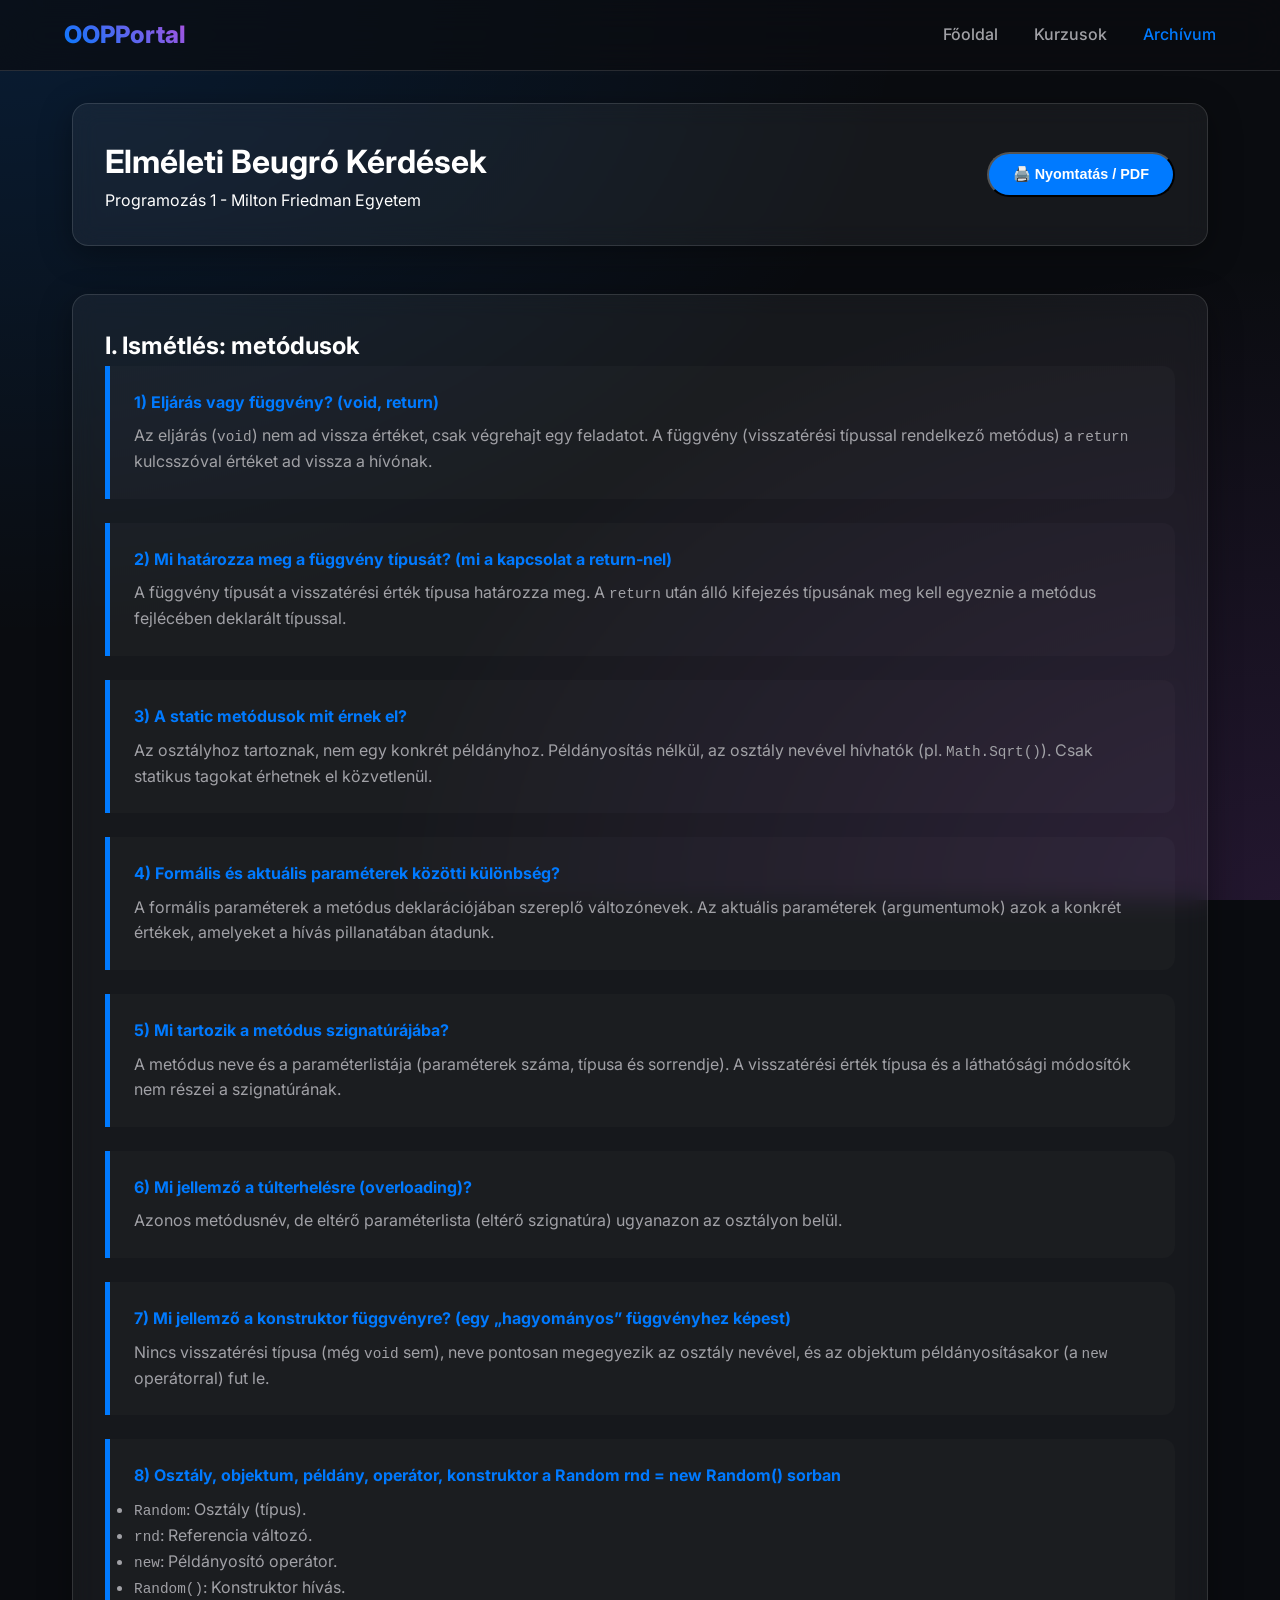
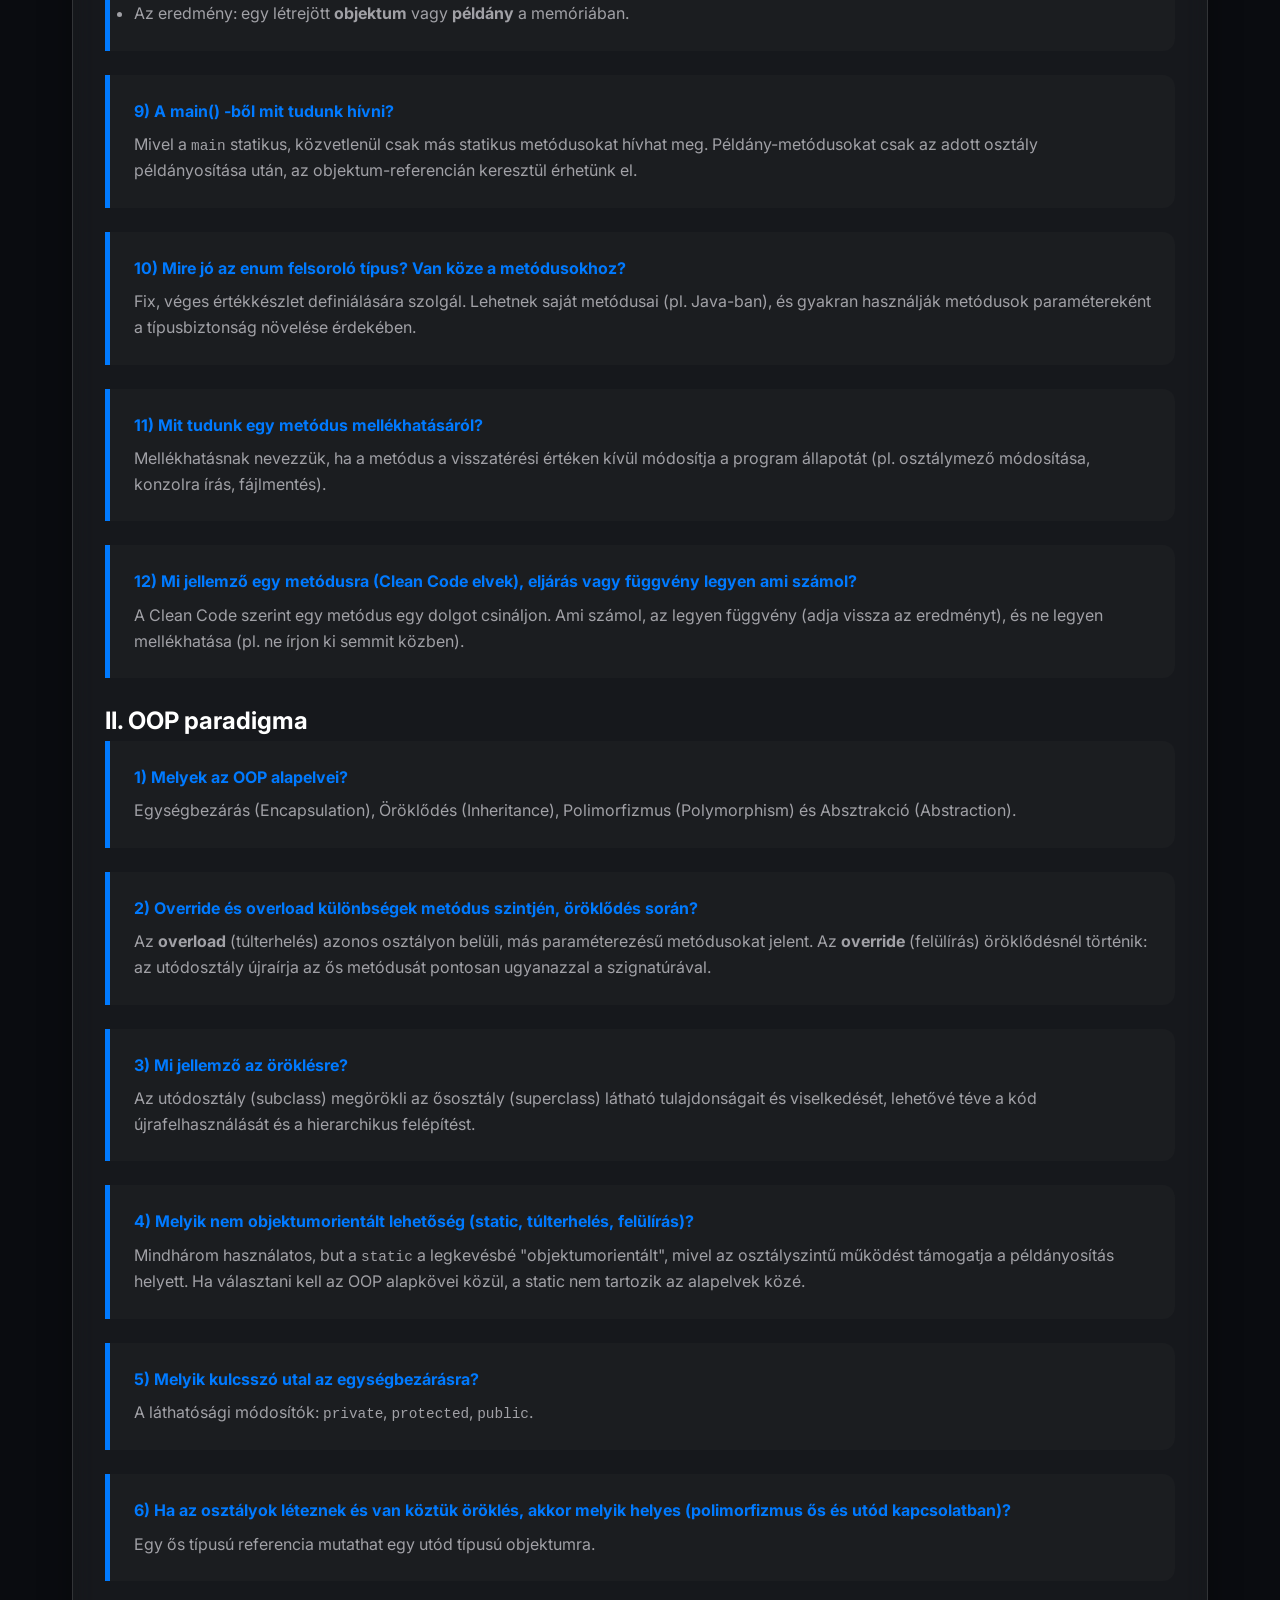
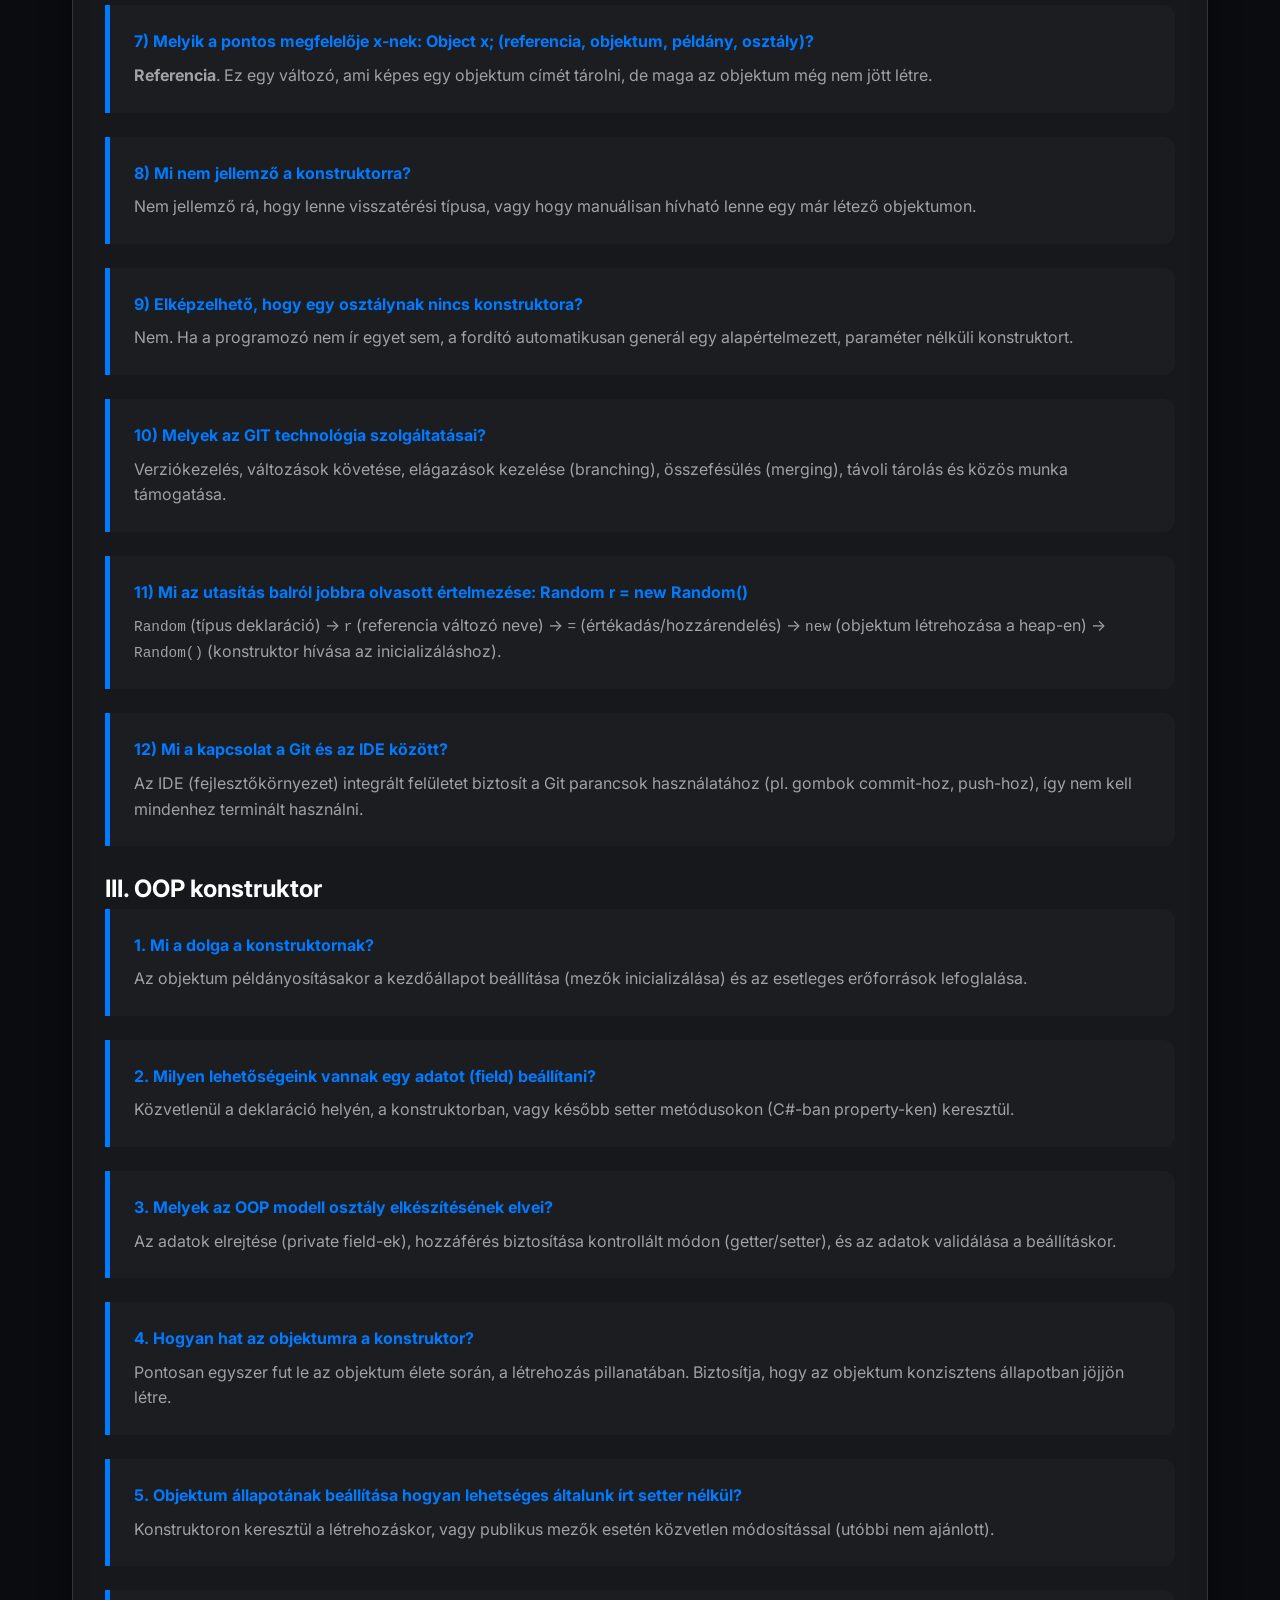
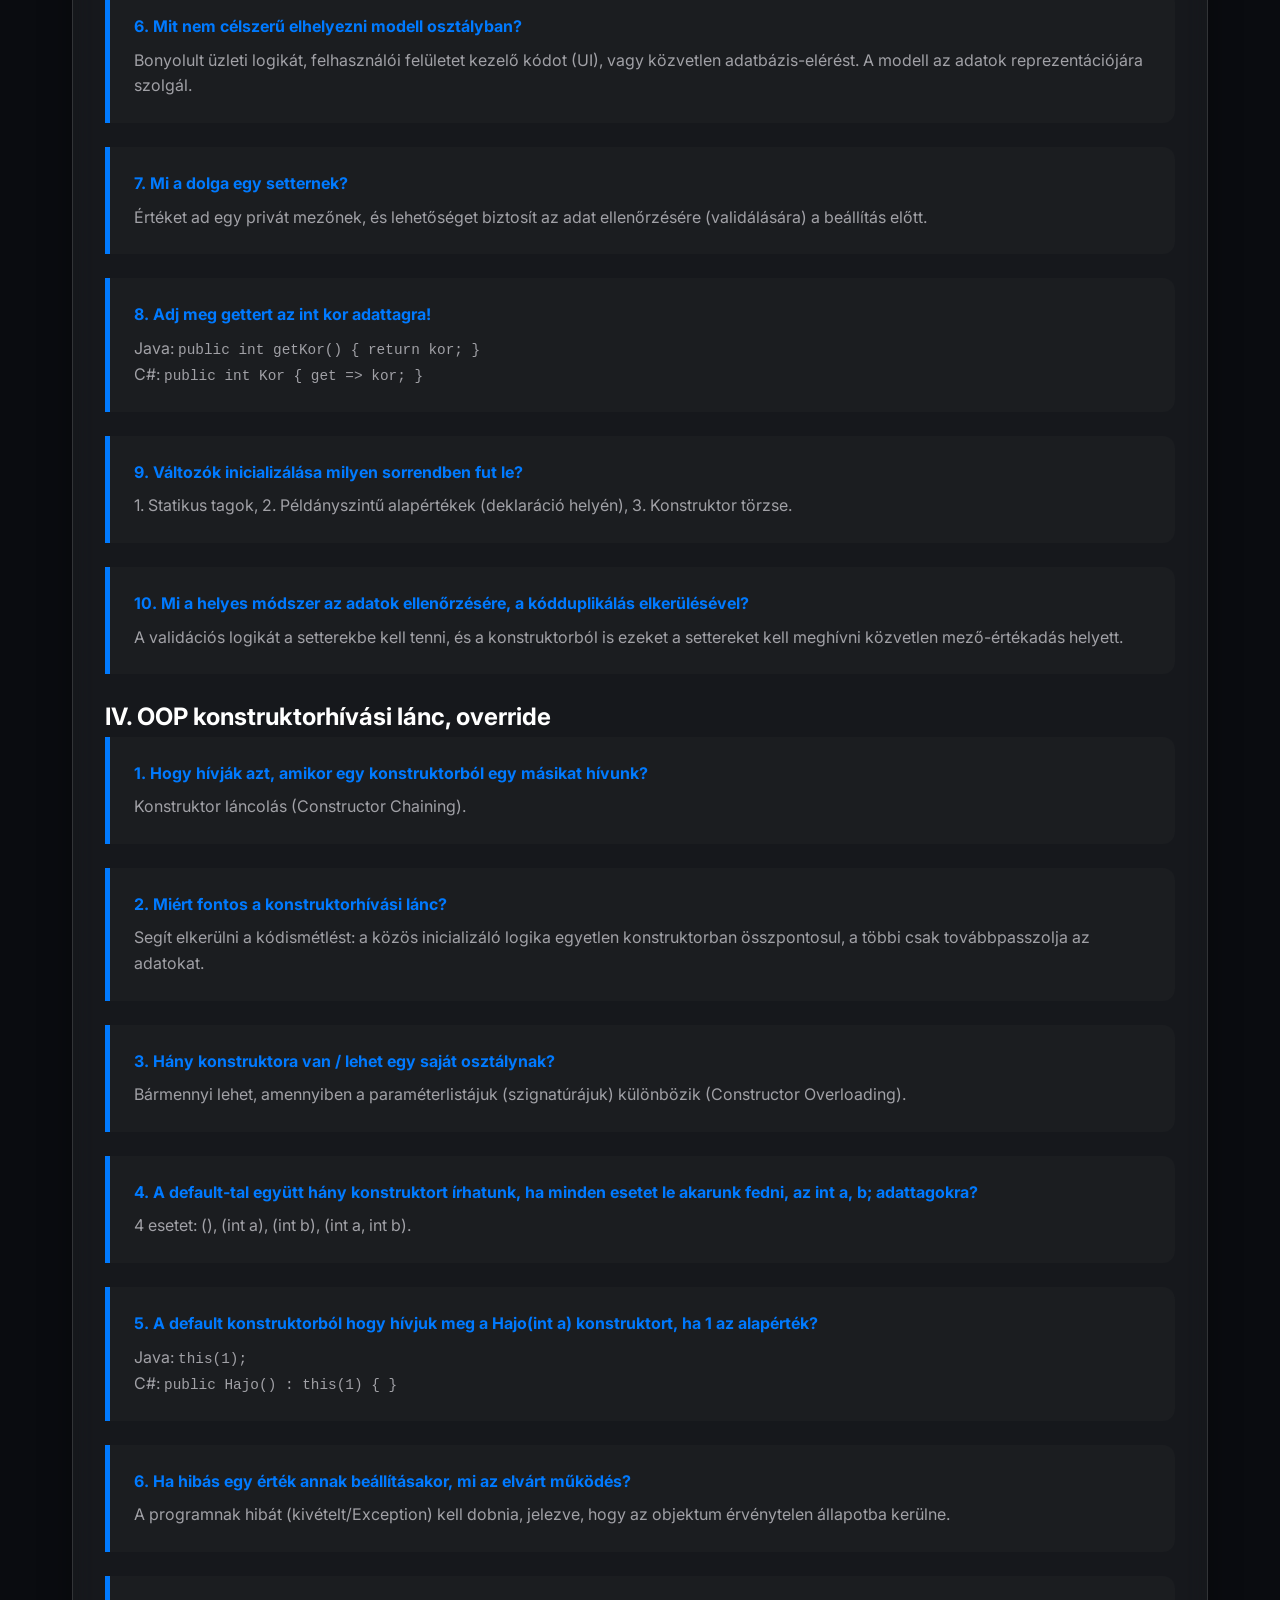
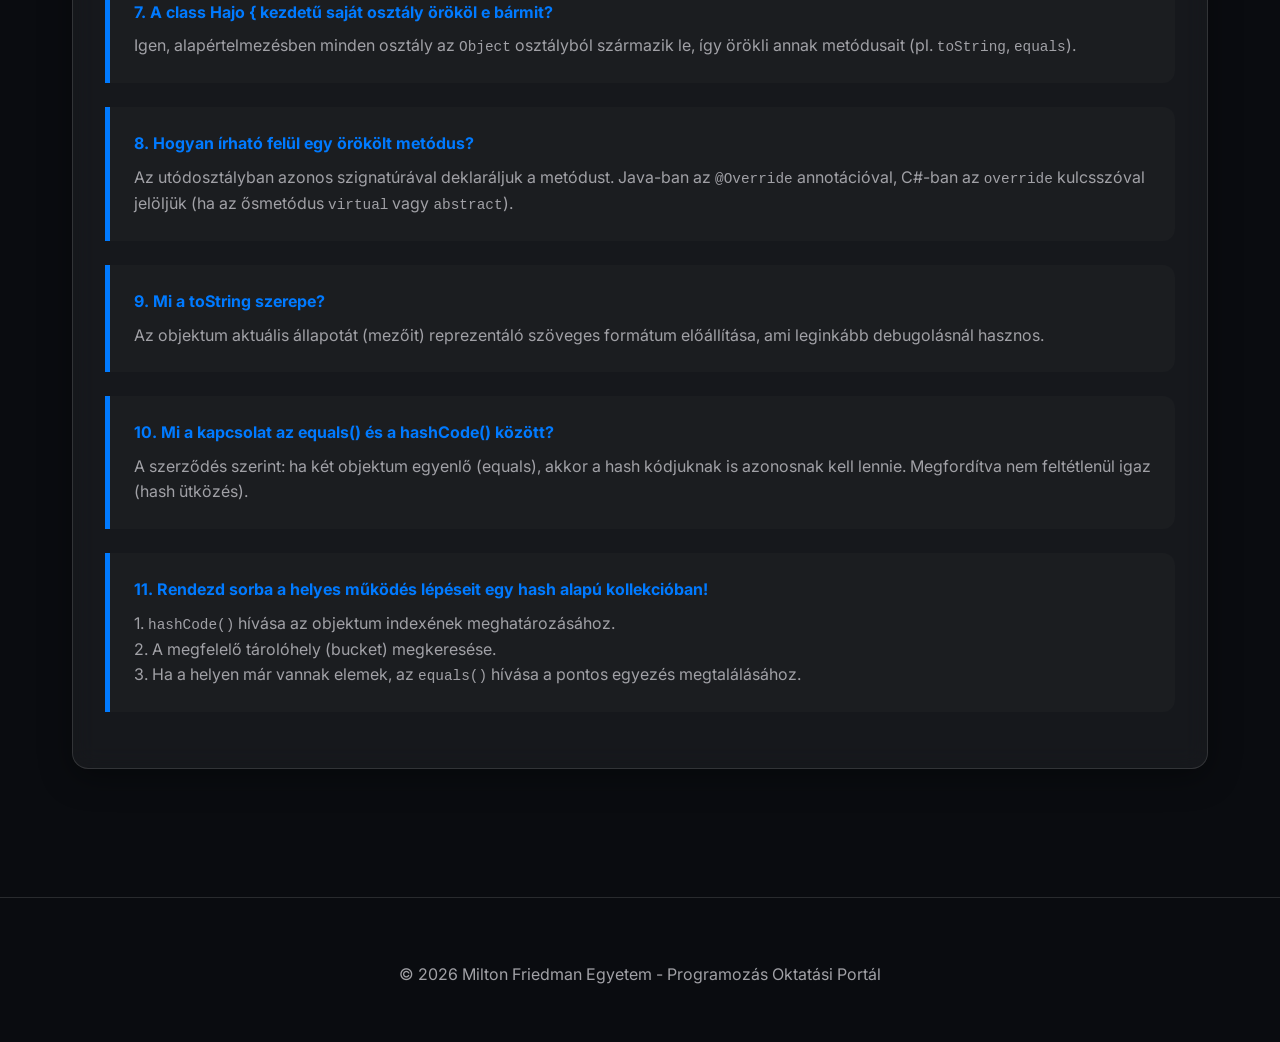
==== commit 3348e1d4: "Redesign homepage and add interactive tutorial" ====
--- a/src/elmelet.html
+++ b/src/elmelet.html
@@ -4,290 +4,281 @@
     <meta charset="UTF-8">
     <meta name="viewport" content="width=device-width, initial-scale=1.0">
     <title>Elméleti Beugró - OOP Portal</title>
+    <link rel="preconnect" href="https://fonts.googleapis.com">
+    <link rel="preconnect" href="https://fonts.gstatic.com" crossorigin>
+    <link href="https://fonts.googleapis.com/css2?family=Inter:wght@400;500;600;700;800&display=swap" rel="stylesheet">
     <link rel="stylesheet" href="style.css">
     <style>
         .question-block {
-            background-color: var(--card-bg);
             padding: 1.5rem;
             margin-bottom: 1.5rem;
-            border-left: 5px solid var(--primary-color);
-            border-radius: 3px;
+            border-left: 5px solid var(--accent-blue);
+            background: rgba(255, 255, 255, 0.02);
+            border-radius: 0 12px 12px 0;
         }
         .question {
             font-weight: bold;
-            color: var(--primary-color);
+            color: var(--accent-blue);
             margin-bottom: 0.5rem;
         }
         .answer {
-            color: var(--text-color);
-        }
-
-        /* Nyomtatási stílusok */
+            color: var(--text-dim);
+        }
+
         @media print {
             header, nav, footer, .btn, .no-print {
                 display: none !important;
             }
             body {
-                background-color: white !important;
+                background: white !important;
                 color: black !important;
                 padding: 0;
                 margin: 0;
-                font-size: 9pt;
             }
             main {
                 max-width: 100% !important;
-                margin: 0 !important;
-            }
-            .card, .question-block {
-                background-color: transparent !important;
-                border: none !important;
+            }
+            .question-block {
                 border-bottom: 1px solid #ddd !important;
-                padding: 5px 0 !important;
-                margin-bottom: 5px !important;
                 page-break-inside: avoid;
-            }
-            h1, h2, h3 {
+                background: transparent !important;
                 color: black !important;
-                margin-top: 10px !important;
-                margin-bottom: 5px !important;
-            }
-            .question {
-                color: black !important;
-                font-weight: bold;
-            }
-            .answer {
-                color: #333 !important;
-            }
+            }
+            .question { color: black !important; }
+            .answer { color: #333 !important; }
         }
     </style>
 </head>
 <body>
     <header>
-        <div class="logo"><strong>OOP</strong> Portal</div>
+        <div class="logo">OOP<span>Portal</span></div>
         <nav>
             <a href="index.html">Főoldal</a>
-            <a href="elmelet.html">Elmélet</a>
-            <a href="vizsga.html">Vizsga</a>
-            <a href="orai-munkak.html">Órai munkák</a>
+            <a href="tutorial-oop-cs.html">Kurzusok</a>
+            <a href="elmelet.html" class="active">Archívum</a>
         </nav>
     </header>
 
     <main>
-        <div style="display: flex; justify-content: space-between; align-items: center;">
-            <h1>Elméleti Beugró Kérdések és Válaszok</h1>
-            <button onclick="window.print()" class="btn no-print" style="background-color: #3498db;">🖨️ Nyomtatás / PDF</button>
+        <div class="glass" style="padding: 2rem; margin-bottom: 3rem; display: flex; justify-content: space-between; align-items: center; flex-wrap: wrap; gap: 1rem;">
+            <div>
+                <h1>Elméleti Beugró Kérdések</h1>
+                <p>Programozás 1 - Milton Friedman Egyetem</p>
+            </div>
+            <button onclick="window.print()" class="btn-primary no-print" style="padding: 0.75rem 1.5rem; font-size: 0.9rem;">🖨️ Nyomtatás / PDF</button>
         </div>
-        <p>Programozás 1 - Milton Friedman Egyetem (Csolti Péter)</p>
-
-        <h2>I. Ismétlés: metódusok</h2>
-        <div class="question-block">
-            <div class="question">1) Eljárás vagy függvény? (void, return)</div>
-            <div class="answer">Az eljárás (<code>void</code>) nem ad vissza értéket, csak végrehajt egy feladatot. A függvény (visszatérési típussal rendelkező metódus) a <code>return</code> kulcsszóval értéket ad vissza a hívónak.</div>
-        </div>
-        <div class="question-block">
-            <div class="question">2) Mi határozza meg a függvény típusát? (mi a kapcsolat a return-nel)</div>
-            <div class="answer">A függvény típusát a visszatérési érték típusa határozza meg. A <code>return</code> után álló kifejezés típusának meg kell egyeznie a metódus fejlécében deklarált típussal.</div>
-        </div>
-        <div class="question-block">
-            <div class="question">3) A static metódusok mit érnek el?</div>
-            <div class="answer">Az osztályhoz tartoznak, nem egy konkrét példányhoz. Példányosítás nélkül, az osztály nevével hívhatók (pl. <code>Math.Sqrt()</code>). Csak statikus tagokat érhetnek el közvetlenül.</div>
-        </div>
-        <div class="question-block">
-            <div class="question">4) Formális és aktuális paraméterek közötti különbség?</div>
-            <div class="answer">A formális paraméterek a metódus deklarációjában szereplő változónevek. Az aktuális paraméterek (argumentumok) azok a konkrét értékek, amelyeket a hívás pillanatában átadunk.</div>
-        </div>
-        <div class="question-block">
-            <div class="question">5) Mi tartozik a metódus szignatúrájába?</div>
-            <div class="answer">A metódus neve és a paraméterlistája (paraméterek száma, típusa és sorrendje). A visszatérési érték típusa és a láthatósági módosítók nem részei a szignatúrának.</div>
-        </div>
-        <div class="question-block">
-            <div class="question">6) Mi jellemző a túlterhelésre (overloading)?</div>
-            <div class="answer">Azonos metódusnév, de eltérő paraméterlista (eltérő szignatúra) ugyanazon az osztályon belül.</div>
-        </div>
-        <div class="question-block">
-            <div class="question">7) Mi jellemző a konstruktor függvényre? (egy „hagyományos” függvényhez képest)</div>
-            <div class="answer">Nincs visszatérési típusa (még <code>void</code> sem), neve pontosan megegyezik az osztály nevével, és az objektum példányosításakor (a <code>new</code> operátorral) fut le.</div>
-        </div>
-        <div class="question-block">
-            <div class="question">8) Osztály, objektum, példány, operátor, konstruktor a Random rnd = new Random() sorban</div>
-            <div class="answer">
-                <ul>
-                    <li><code>Random</code>: Osztály (típus).</li>
-                    <li><code>rnd</code>: Referencia változó.</li>
-                    <li><code>new</code>: Példányosító operátor.</li>
-                    <li><code>Random()</code>: Konstruktor hívás.</li>
-                    <li>Az eredmény: egy létrejött <b>objektum</b> vagy <b>példány</b> a memóriában.</li>
-                </ul>
-            </div>
-        </div>
-        <div class="question-block">
-            <div class="question">9) A main() -ből mit tudunk hívni?</div>
-            <div class="answer">Mivel a <code>main</code> statikus, közvetlenül csak más statikus metódusokat hívhat meg. Példány-metódusokat csak az adott osztály példányosítása után, az objektum-referencián keresztül érhetünk el.</div>
-        </div>
-        <div class="question-block">
-            <div class="question">10) Mire jó az enum felsoroló típus? Van köze a metódusokhoz?</div>
-            <div class="answer">Fix, véges értékkészlet definiálására szolgál. Lehetnek saját metódusai (pl. Java-ban), és gyakran használják metódusok paramétereként a típusbiztonság növelése érdekében.</div>
-        </div>
-        <div class="question-block">
-            <div class="question">11) Mit tudunk egy metódus mellékhatásáról?</div>
-            <div class="answer">Mellékhatásnak nevezzük, ha a metódus a visszatérési értéken kívül módosítja a program állapotát (pl. osztálymező módosítása, konzolra írás, fájlmentés).</div>
-        </div>
-        <div class="question-block">
-            <div class="question">12) Mi jellemző egy metódusra (Clean Code elvek), eljárás vagy függvény legyen ami számol?</div>
-            <div class="answer">A Clean Code szerint egy metódus egy dolgot csináljon. Ami számol, az legyen függvény (adja vissza az eredményt), és ne legyen mellékhatása (pl. ne írjon ki semmit közben).</div>
-        </div>
-
-        <h2>II. OOP paradigma</h2>
-        <div class="question-block">
-            <div class="question">1) Melyek az OOP alapelvei?</div>
-            <div class="answer">Egységbezárás (Encapsulation), Öröklődés (Inheritance), Polimorfizmus (Polymorphism) és Absztrakció (Abstraction).</div>
-        </div>
-        <div class="question-block">
-            <div class="question">2) Override és overload különbségek metódus szintjén, öröklődés során?</div>
-            <div class="answer">Az <b>overload</b> (túlterhelés) azonos osztályon belüli, más paraméterezésű metódusokat jelent. Az <b>override</b> (felülírás) öröklődésnél történik: az utódosztály újraírja az ős metódusát pontosan ugyanazzal a szignatúrával.</div>
-        </div>
-        <div class="question-block">
-            <div class="question">3) Mi jellemző az öröklésre?</div>
-            <div class="answer">Az utódosztály (subclass) megörökli az ősosztály (superclass) látható tulajdonságait és viselkedését, lehetővé téve a kód újrafelhasználását és a hierarchikus felépítést.</div>
-        </div>
-        <div class="question-block">
-            <div class="question">4) Melyik nem objektumorientált lehetőség (static, túlterhelés, felülírás)?</div>
-            <div class="answer">Mindhárom használatos, de a <code>static</code> a legkevésbé "objektumorientált", mivel az osztályszintű működést támogatja a példányosítás helyett. Ha választani kell az OOP alapkövei közül, a static nem tartozik az alapelvek közé.</div>
-        </div>
-        <div class="question-block">
-            <div class="question">5) Melyik kulcsszó utal az egységbezárásra?</div>
-            <div class="answer">A láthatósági módosítók: <code>private</code>, <code>protected</code>, <code>public</code>.</div>
-        </div>
-        <div class="question-block">
-            <div class="question">6) Ha az osztályok léteznek és van köztük öröklés, akkor melyik helyes (polimorfizmus ős és utód kapcsolatban)?</div>
-            <div class="answer">Egy ős típusú referencia mutathat egy utód típusú objektumra.</div>
-        </div>
-        <div class="question-block">
-            <div class="question">7) Melyik a pontos megfelelője x-nek: Object x; (referencia, objektum, példány, osztály)?</div>
-            <div class="answer"><b>Referencia</b>. Ez egy változó, ami képes egy objektum címét tárolni, de maga az objektum még nem jött létre.</div>
-        </div>
-        <div class="question-block">
-            <div class="question">8) Mi nem jellemző a konstruktorra?</div>
-            <div class="answer">Nem jellemző rá, hogy lenne visszatérési típusa, vagy hogy manuálisan hívható lenne egy már létező objektumon.</div>
-        </div>
-        <div class="question-block">
-            <div class="question">9) Elképzelhető, hogy egy osztálynak nincs konstruktora?</div>
-            <div class="answer">Nem. Ha a programozó nem ír egyet sem, a fordító automatikusan generál egy alapértelmezett, paraméter nélküli konstruktort.</div>
-        </div>
-        <div class="question-block">
-            <div class="question">10) Melyek az GIT technológia szolgáltatásai?</div>
-            <div class="answer">Verziókezelés, változások követése, elágazások kezelése (branching), összefésülés (merging), távoli tárolás és közös munka támogatása.</div>
-        </div>
-        <div class="question-block">
-            <div class="question">11) Mi az utasítás balról jobbra olvasott értelmezése: Random r = new Random()</div>
-            <div class="answer"><code>Random</code> (típus deklaráció) -> <code>r</code> (referencia változó neve) -> <code>=</code> (értékadás/hozzárendelés) -> <code>new</code> (objektum létrehozása a heap-en) -> <code>Random()</code> (konstruktor hívása az inicializáláshoz).</div>
-        </div>
-        <div class="question-block">
-            <div class="question">12) Mi a kapcsolat a Git és az IDE között?</div>
-            <div class="answer">Az IDE (fejlesztőkörnyezet) integrált felületet biztosít a Git parancsok használatához (pl. gombok commit-hoz, push-hoz), így nem kell mindenhez terminált használni.</div>
-        </div>
-
-        <h2>III. OOP konstruktor</h2>
-        <div class="question-block">
-            <div class="question">1. Mi a dolga a konstruktornak?</div>
-            <div class="answer">Az objektum példányosításakor a kezdőállapot beállítása (mezők inicializálása) és az esetleges erőforrások lefoglalása.</div>
-        </div>
-        <div class="question-block">
-            <div class="question">2. Milyen lehetőségeink vannak egy adatot (field) beállítani?</div>
-            <div class="answer">Közvetlenül a deklaráció helyén, a konstruktorban, vagy később setter metódusokon (C#-ban property-ken) keresztül.</div>
-        </div>
-        <div class="question-block">
-            <div class="question">3. Melyek az OOP modell osztály elkészítésének elvei?</div>
-            <div class="answer">Az adatok elrejtése (private field-ek), hozzáférés biztosítása kontrollált módon (getter/setter), és az adatok validálása a beállításkor.</div>
-        </div>
-        <div class="question-block">
-            <div class="question">4. Hogyan hat az objektumra a konstruktor?</div>
-            <div class="answer">Pontosan egyszer fut le az objektum élete során, a létrehozás pillanatában. Biztosítja, hogy az objektum konzisztens állapotban jöjjön létre.</div>
-        </div>
-        <div class="question-block">
-            <div class="question">5. Objektum állapotának beállítása hogyan lehetséges általunk írt setter nélkül?</div>
-            <div class="answer">Konstruktoron keresztül a létrehozáskor, vagy publikus mezők esetén közvetlen módosítással (utóbbi nem ajánlott).</div>
-        </div>
-        <div class="question-block">
-            <div class="question">6. Mit nem célszerű elhelyezni modell osztályban?</div>
-            <div class="answer">Bonyolult üzleti logikát, felhasználói felületet kezelő kódot (UI), vagy közvetlen adatbázis-elérést. A modell az adatok reprezentációjára szolgál.</div>
-        </div>
-        <div class="question-block">
-            <div class="question">7. Mi a dolga egy setternek?</div>
-            <div class="answer">Értéket ad egy privát mezőnek, és lehetőséget biztosít az adat ellenőrzésére (validálására) a beállítás előtt.</div>
-        </div>
-        <div class="question-block">
-            <div class="question">8. Adj meg gettert az int kor adattagra!</div>
-            <div class="answer">
-                Java: <code>public int getKor() { return kor; }</code><br>
-                C#: <code>public int Kor { get => kor; }</code>
-            </div>
-        </div>
-        <div class="question-block">
-            <div class="question">9. Változók inicializálása milyen sorrendben fut le?</div>
-            <div class="answer">1. Statikus tagok, 2. Példányszintű alapértékek (deklaráció helyén), 3. Konstruktor törzse.</div>
-        </div>
-        <div class="question-block">
-            <div class="question">10. Mi a helyes módszer az adatok ellenőrzésére, a kódduplikálás elkerülésével?</div>
-            <div class="answer">A validációs logikát a setterekbe kell tenni, és a konstruktorból भी ezeket a settereket kell meghívni közvetlen mező-értékadás helyett.</div>
-        </div>
-
-        <h2>IV. OOP konstruktorhívási lánc, override</h2>
-        <div class="question-block">
-            <div class="question">1. Hogy hívják azt, amikor egy konstruktorból egy másikat hívunk?</div>
-            <div class="answer">Konstruktor láncolás (Constructor Chaining).</div>
-        </div>
-        <div class="question-block">
-            <div class="question">2. Miért fontos a konstruktorhívási lánc?</div>
-            <div class="answer">Segít elkerülni a kódismétlést: a közös inicializáló logika egyetlen konstruktorban összpontosul, a többi csak továbbpasszolja az adatokat.</div>
-        </div>
-        <div class="question-block">
-            <div class="question">3. Hány konstruktora van / lehet egy saját osztálynak?</div>
-            <div class="answer">Bármennyi lehet, amennyiben a paraméterlistájuk (szignatúrájuk) különbözik (Constructor Overloading).</div>
-        </div>
-        <div class="question-block">
-            <div class="question">4. A default-tal együtt hány konstruktort írhatunk, ha minden esetet le akarunk fedni, az int a, b; adattagokra?</div>
-            <div class="answer">4 esetet: (), (int a), (int b), (int a, int b).</div>
-        </div>
-        <div class="question-block">
-            <div class="question">5. A default konstruktorból hogy hívjuk meg a Hajo(int a) konstruktort, ha 1 az alapérték?</div>
-            <div class="answer">
-                Java: <code>this(1);</code><br>
-                C#: <code>public Hajo() : this(1) { }</code>
-            </div>
-        </div>
-        <div class="question-block">
-            <div class="question">6. Ha hibás egy érték annak beállításakor, mi az elvárt működés?</div>
-            <div class="answer">A programnak hibát (kivételt/Exception) kell dobnia, jelezve, hogy az objektum érvénytelen állapotba kerülne.</div>
-        </div>
-        <div class="question-block">
-            <div class="question">7. A class Hajo { kezdetű saját osztály örököl e bármit?</div>
-            <div class="answer">Igen, alapértelmezésben minden osztály az <code>Object</code> osztályból származik le, így örökli annak metódusait (pl. <code>toString</code>, <code>equals</code>).</div>
-        </div>
-        <div class="question-block">
-            <div class="question">8. Hogyan írható felül egy örökölt metódus?</div>
-            <div class="answer">Az utódosztályban azonos szignatúrával deklaráljuk a metódust. Java-ban az <code>@Override</code> annotációval, C#-ban az <code>override</code> kulcsszóval jelöljük (ha az ősmetódus <code>virtual</code> vagy <code>abstract</code>).</div>
-        </div>
-        <div class="question-block">
-            <div class="question">9. Mi a toString szerepe?</div>
-            <div class="answer">Az objektum aktuális állapotát (mezőit) reprezentáló szöveges formátum előállítása, ami leginkább debugolásnál hasznos.</div>
-        </div>
-        <div class="question-block">
-            <div class="question">10. Mi a kapcsolat az equals() és a hashCode() között?</div>
-            <div class="answer">A szerződés szerint: ha két objektum egyenlő (equals), akkor a hash kódjuknak is azonosnak kell lennie. Megfordítva nem feltétlenül igaz (hash ütközés).</div>
-        </div>
-        <div class="question-block">
-            <div class="question">11. Rendezd sorba a helyes működés lépéseit egy hash alapú kollekcióban!</div>
-            <div class="answer">
-                1. <code>hashCode()</code> hívása az objektum indexének meghatározásához.<br>
-                2. A megfelelő tárolóhely (bucket) megkeresése.<br>
-                3. Ha a helyen már vannak elemek, az <code>equals()</code> hívása a pontos egyezés megtalálásához.
-            </div>
-        </div>
+
+        <section class="glass" style="padding: 2rem;">
+            <h2>I. Ismétlés: metódusok</h2>
+            <div class="question-block">
+                <div class="question">1) Eljárás vagy függvény? (void, return)</div>
+                <div class="answer">Az eljárás (<code>void</code>) nem ad vissza értéket, csak végrehajt egy feladatot. A függvény (visszatérési típussal rendelkező metódus) a <code>return</code> kulcsszóval értéket ad vissza a hívónak.</div>
+            </div>
+            <div class="question-block">
+                <div class="question">2) Mi határozza meg a függvény típusát? (mi a kapcsolat a return-nel)</div>
+                <div class="answer">A függvény típusát a visszatérési érték típusa határozza meg. A <code>return</code> után álló kifejezés típusának meg kell egyeznie a metódus fejlécében deklarált típussal.</div>
+            </div>
+            <div class="question-block">
+                <div class="question">3) A static metódusok mit érnek el?</div>
+                <div class="answer">Az osztályhoz tartoznak, nem egy konkrét példányhoz. Példányosítás nélkül, az osztály nevével hívhatók (pl. <code>Math.Sqrt()</code>). Csak statikus tagokat érhetnek el közvetlenül.</div>
+            </div>
+            <div class="question-block">
+                <div class="question">4) Formális és aktuális paraméterek közötti különbség?</div>
+                <div class="answer">A formális paraméterek a metódus deklarációjában szereplő változónevek. Az aktuális paraméterek (argumentumok) azok a konkrét értékek, amelyeket a hívás pillanatában átadunk.</div>
+            </div>
+            <div class="question-block">
+                <div class="question">5) Mi tartozik a metódus szignatúrájába?</div>
+                <div class="answer">A metódus neve és a paraméterlistája (paraméterek száma, típusa és sorrendje). A visszatérési érték típusa és a láthatósági módosítók nem részei a szignatúrának.</div>
+            </div>
+            <div class="question-block">
+                <div class="question">6) Mi jellemző a túlterhelésre (overloading)?</div>
+                <div class="answer">Azonos metódusnév, de eltérő paraméterlista (eltérő szignatúra) ugyanazon az osztályon belül.</div>
+            </div>
+            <div class="question-block">
+                <div class="question">7) Mi jellemző a konstruktor függvényre? (egy „hagyományos” függvényhez képest)</div>
+                <div class="answer">Nincs visszatérési típusa (még <code>void</code> sem), neve pontosan megegyezik az osztály nevével, és az objektum példányosításakor (a <code>new</code> operátorral) fut le.</div>
+            </div>
+            <div class="question-block">
+                <div class="question">8) Osztály, objektum, példány, operátor, konstruktor a Random rnd = new Random() sorban</div>
+                <div class="answer">
+                    <ul>
+                        <li><code>Random</code>: Osztály (típus).</li>
+                        <li><code>rnd</code>: Referencia változó.</li>
+                        <li><code>new</code>: Példányosító operátor.</li>
+                        <li><code>Random()</code>: Konstruktor hívás.</li>
+                        <li>Az eredmény: egy létrejött <b>objektum</b> vagy <b>példány</b> a memóriában.</li>
+                    </ul>
+                </div>
+            </div>
+            <div class="question-block">
+                <div class="question">9) A main() -ből mit tudunk hívni?</div>
+                <div class="answer">Mivel a <code>main</code> statikus, közvetlenül csak más statikus metódusokat hívhat meg. Példány-metódusokat csak az adott osztály példányosítása után, az objektum-referencián keresztül érhetünk el.</div>
+            </div>
+            <div class="question-block">
+                <div class="question">10) Mire jó az enum felsoroló típus? Van köze a metódusokhoz?</div>
+                <div class="answer">Fix, véges értékkészlet definiálására szolgál. Lehetnek saját metódusai (pl. Java-ban), és gyakran használják metódusok paramétereként a típusbiztonság növelése érdekében.</div>
+            </div>
+            <div class="question-block">
+                <div class="question">11) Mit tudunk egy metódus mellékhatásáról?</div>
+                <div class="answer">Mellékhatásnak nevezzük, ha a metódus a visszatérési értéken kívül módosítja a program állapotát (pl. osztálymező módosítása, konzolra írás, fájlmentés).</div>
+            </div>
+            <div class="question-block">
+                <div class="question">12) Mi jellemző egy metódusra (Clean Code elvek), eljárás vagy függvény legyen ami számol?</div>
+                <div class="answer">A Clean Code szerint egy metódus egy dolgot csináljon. Ami számol, az legyen függvény (adja vissza az eredményt), és ne legyen mellékhatása (pl. ne írjon ki semmit közben).</div>
+            </div>
+
+            <h2>II. OOP paradigma</h2>
+            <div class="question-block">
+                <div class="question">1) Melyek az OOP alapelvei?</div>
+                <div class="answer">Egységbezárás (Encapsulation), Öröklődés (Inheritance), Polimorfizmus (Polymorphism) és Absztrakció (Abstraction).</div>
+            </div>
+            <div class="question-block">
+                <div class="question">2) Override és overload különbségek metódus szintjén, öröklődés során?</div>
+                <div class="answer">Az <b>overload</b> (túlterhelés) azonos osztályon belüli, más paraméterezésű metódusokat jelent. Az <b>override</b> (felülírás) öröklődésnél történik: az utódosztály újraírja az ős metódusát pontosan ugyanazzal a szignatúrával.</div>
+            </div>
+            <div class="question-block">
+                <div class="question">3) Mi jellemző az öröklésre?</div>
+                <div class="answer">Az utódosztály (subclass) megörökli az ősosztály (superclass) látható tulajdonságait és viselkedését, lehetővé téve a kód újrafelhasználását és a hierarchikus felépítést.</div>
+            </div>
+            <div class="question-block">
+                <div class="question">4) Melyik nem objektumorientált lehetőség (static, túlterhelés, felülírás)?</div>
+                <div class="answer">Mindhárom használatos, but a <code>static</code> a legkevésbé "objektumorientált", mivel az osztályszintű működést támogatja a példányosítás helyett. Ha választani kell az OOP alapkövei közül, a static nem tartozik az alapelvek közé.</div>
+            </div>
+            <div class="question-block">
+                <div class="question">5) Melyik kulcsszó utal az egységbezárásra?</div>
+                <div class="answer">A láthatósági módosítók: <code>private</code>, <code>protected</code>, <code>public</code>.</div>
+            </div>
+            <div class="question-block">
+                <div class="question">6) Ha az osztályok léteznek és van köztük öröklés, akkor melyik helyes (polimorfizmus ős és utód kapcsolatban)?</div>
+                <div class="answer">Egy ős típusú referencia mutathat egy utód típusú objektumra.</div>
+            </div>
+            <div class="question-block">
+                <div class="question">7) Melyik a pontos megfelelője x-nek: Object x; (referencia, objektum, példány, osztály)?</div>
+                <div class="answer"><b>Referencia</b>. Ez egy változó, ami képes egy objektum címét tárolni, de maga az objektum még nem jött létre.</div>
+            </div>
+            <div class="question-block">
+                <div class="question">8) Mi nem jellemző a konstruktorra?</div>
+                <div class="answer">Nem jellemző rá, hogy lenne visszatérési típusa, vagy hogy manuálisan hívható lenne egy már létező objektumon.</div>
+            </div>
+            <div class="question-block">
+                <div class="question">9) Elképzelhető, hogy egy osztálynak nincs konstruktora?</div>
+                <div class="answer">Nem. Ha a programozó nem ír egyet sem, a fordító automatikusan generál egy alapértelmezett, paraméter nélküli konstruktort.</div>
+            </div>
+            <div class="question-block">
+                <div class="question">10) Melyek az GIT technológia szolgáltatásai?</div>
+                <div class="answer">Verziókezelés, változások követése, elágazások kezelése (branching), összefésülés (merging), távoli tárolás és közös munka támogatása.</div>
+            </div>
+            <div class="question-block">
+                <div class="question">11) Mi az utasítás balról jobbra olvasott értelmezése: Random r = new Random()</div>
+                <div class="answer"><code>Random</code> (típus deklaráció) -> <code>r</code> (referencia változó neve) -> <code>=</code> (értékadás/hozzárendelés) -> <code>new</code> (objektum létrehozása a heap-en) -> <code>Random()</code> (konstruktor hívása az inicializáláshoz).</div>
+            </div>
+            <div class="question-block">
+                <div class="question">12) Mi a kapcsolat a Git és az IDE között?</div>
+                <div class="answer">Az IDE (fejlesztőkörnyezet) integrált felületet biztosít a Git parancsok használatához (pl. gombok commit-hoz, push-hoz), így nem kell mindenhez terminált használni.</div>
+            </div>
+
+            <h2>III. OOP konstruktor</h2>
+            <div class="question-block">
+                <div class="question">1. Mi a dolga a konstruktornak?</div>
+                <div class="answer">Az objektum példányosításakor a kezdőállapot beállítása (mezők inicializálása) és az esetleges erőforrások lefoglalása.</div>
+            </div>
+            <div class="question-block">
+                <div class="question">2. Milyen lehetőségeink vannak egy adatot (field) beállítani?</div>
+                <div class="answer">Közvetlenül a deklaráció helyén, a konstruktorban, vagy később setter metódusokon (C#-ban property-ken) keresztül.</div>
+            </div>
+            <div class="question-block">
+                <div class="question">3. Melyek az OOP modell osztály elkészítésének elvei?</div>
+                <div class="answer">Az adatok elrejtése (private field-ek), hozzáférés biztosítása kontrollált módon (getter/setter), és az adatok validálása a beállításkor.</div>
+            </div>
+            <div class="question-block">
+                <div class="question">4. Hogyan hat az objektumra a konstruktor?</div>
+                <div class="answer">Pontosan egyszer fut le az objektum élete során, a létrehozás pillanatában. Biztosítja, hogy az objektum konzisztens állapotban jöjjön létre.</div>
+            </div>
+            <div class="question-block">
+                <div class="question">5. Objektum állapotának beállítása hogyan lehetséges általunk írt setter nélkül?</div>
+                <div class="answer">Konstruktoron keresztül a létrehozáskor, vagy publikus mezők esetén közvetlen módosítással (utóbbi nem ajánlott).</div>
+            </div>
+            <div class="question-block">
+                <div class="question">6. Mit nem célszerű elhelyezni modell osztályban?</div>
+                <div class="answer">Bonyolult üzleti logikát, felhasználói felületet kezelő kódot (UI), vagy közvetlen adatbázis-elérést. A modell az adatok reprezentációjára szolgál.</div>
+            </div>
+            <div class="question-block">
+                <div class="question">7. Mi a dolga egy setternek?</div>
+                <div class="answer">Értéket ad egy privát mezőnek, és lehetőséget biztosít az adat ellenőrzésére (validálására) a beállítás előtt.</div>
+            </div>
+            <div class="question-block">
+                <div class="question">8. Adj meg gettert az int kor adattagra!</div>
+                <div class="answer">
+                    Java: <code>public int getKor() { return kor; }</code><br>
+                    C#: <code>public int Kor { get => kor; }</code>
+                </div>
+            </div>
+            <div class="question-block">
+                <div class="question">9. Változók inicializálása milyen sorrendben fut le?</div>
+                <div class="answer">1. Statikus tagok, 2. Példányszintű alapértékek (deklaráció helyén), 3. Konstruktor törzse.</div>
+            </div>
+            <div class="question-block">
+                <div class="question">10. Mi a helyes módszer az adatok ellenőrzésére, a kódduplikálás elkerülésével?</div>
+                <div class="answer">A validációs logikát a setterekbe kell tenni, és a konstruktorból is ezeket a settereket kell meghívni közvetlen mező-értékadás helyett.</div>
+            </div>
+
+            <h2>IV. OOP konstruktorhívási lánc, override</h2>
+            <div class="question-block">
+                <div class="question">1. Hogy hívják azt, amikor egy konstruktorból egy másikat hívunk?</div>
+                <div class="answer">Konstruktor láncolás (Constructor Chaining).</div>
+            </div>
+            <div class="question-block">
+                <div class="question">2. Miért fontos a konstruktorhívási lánc?</div>
+                <div class="answer">Segít elkerülni a kódismétlést: a közös inicializáló logika egyetlen konstruktorban összpontosul, a többi csak továbbpasszolja az adatokat.</div>
+            </div>
+            <div class="question-block">
+                <div class="question">3. Hány konstruktora van / lehet egy saját osztálynak?</div>
+                <div class="answer">Bármennyi lehet, amennyiben a paraméterlistájuk (szignatúrájuk) különbözik (Constructor Overloading).</div>
+            </div>
+            <div class="question-block">
+                <div class="question">4. A default-tal együtt hány konstruktort írhatunk, ha minden esetet le akarunk fedni, az int a, b; adattagokra?</div>
+                <div class="answer">4 esetet: (), (int a), (int b), (int a, int b).</div>
+            </div>
+            <div class="question-block">
+                <div class="question">5. A default konstruktorból hogy hívjuk meg a Hajo(int a) konstruktort, ha 1 az alapérték?</div>
+                <div class="answer">
+                    Java: <code>this(1);</code><br>
+                    C#: <code>public Hajo() : this(1) { }</code>
+                </div>
+            </div>
+            <div class="question-block">
+                <div class="question">6. Ha hibás egy érték annak beállításakor, mi az elvárt működés?</div>
+                <div class="answer">A programnak hibát (kivételt/Exception) kell dobnia, jelezve, hogy az objektum érvénytelen állapotba kerülne.</div>
+            </div>
+            <div class="question-block">
+                <div class="question">7. A class Hajo { kezdetű saját osztály örököl e bármit?</div>
+                <div class="answer">Igen, alapértelmezésben minden osztály az <code>Object</code> osztályból származik le, így örökli annak metódusait (pl. <code>toString</code>, <code>equals</code>).</div>
+            </div>
+            <div class="question-block">
+                <div class="question">8. Hogyan írható felül egy örökölt metódus?</div>
+                <div class="answer">Az utódosztályban azonos szignatúrával deklaráljuk a metódust. Java-ban az <code>@Override</code> annotációval, C#-ban az <code>override</code> kulcsszóval jelöljük (ha az ősmetódus <code>virtual</code> vagy <code>abstract</code>).</div>
+            </div>
+            <div class="question-block">
+                <div class="question">9. Mi a toString szerepe?</div>
+                <div class="answer">Az objektum aktuális állapotát (mezőit) reprezentáló szöveges formátum előállítása, ami leginkább debugolásnál hasznos.</div>
+            </div>
+            <div class="question-block">
+                <div class="question">10. Mi a kapcsolat az equals() és a hashCode() között?</div>
+                <div class="answer">A szerződés szerint: ha két objektum egyenlő (equals), akkor a hash kódjuknak is azonosnak kell lennie. Megfordítva nem feltétlenül igaz (hash ütközés).</div>
+            </div>
+            <div class="question-block">
+                <div class="question">11. Rendezd sorba a helyes működés lépéseit egy hash alapú kollekcióban!</div>
+                <div class="answer">
+                    1. <code>hashCode()</code> hívása az objektum indexének meghatározásához.<br>
+                    2. A megfelelő tárolóhely (bucket) megkeresése.<br>
+                    3. Ha a helyen már vannak elemek, az <code>equals()</code> hívása a pontos egyezés megtalálásához.
+                </div>
+            </div>
+        </section>
     </main>
 
     <footer>
-        <p>&copy; 2026 Milton Friedman Egyetem - Programozás 1</p>
+        <p>&copy; 2026 Milton Friedman Egyetem - Programozás Oktatási Portál</p>
     </footer>
 </body>
 </html>
--- a/src/style.css
+++ b/src/style.css
@@ -1,94 +1,231 @@
 :root {
-    --bg-color: #0d1117;
-    --card-bg: #161b22;
-    --text-color: #c9d1d9;
-    --primary-color: #58a6ff;
-    --accent-color: #238636;
-    --border-color: #30363d;
-    --code-bg: #010409;
+    /* Color Palette */
+    --primary-bg: #0a0c10;
+    --accent-blue: #007aff;
+    --accent-purple: #af52de;
+    --text-main: #ffffff;
+    --text-dim: #a1a1a6;
+    
+    /* Glass Effects */
+    --glass-bg: rgba(255, 255, 255, 0.05);
+    --glass-border: rgba(255, 255, 255, 0.125);
+    --glass-shadow: 0 8px 32px 0 rgba(0, 0, 0, 0.37);
+    --blur: blur(12px);
+    
+    /* Spacing & Radii */
+    --radius: 16px;
+    --spacing: 2rem;
+}
+
+* {
+    box-sizing: border-box;
+    margin: 0;
+    padding: 0;
 }
 
 body {
-    font-family: -apple-system, BlinkMacSystemFont, "Segoe UI", Helvetica, Arial, sans-serif;
-    background-color: var(--bg-color);
-    color: var(--text-color);
+    font-family: 'Inter', -apple-system, BlinkMacSystemFont, "Segoe UI", Roboto, Helvetica, Arial, sans-serif;
+    background: var(--primary-bg);
+    background-image: 
+        radial-gradient(at 0% 0%, rgba(0, 122, 255, 0.15) 0px, transparent 50%),
+        radial-gradient(at 100% 100%, rgba(175, 82, 222, 0.15) 0px, transparent 50%);
+    background-attachment: fixed;
+    color: var(--text-main);
     line-height: 1.6;
-    margin: 0;
-    display: flex;
-    flex-direction: column;
+    overflow-x: hidden;
     min-height: 100vh;
 }
 
+/* Glassmorphism Utility */
+.glass {
+    background: var(--glass-bg);
+    backdrop-filter: var(--blur);
+    -webkit-backdrop-filter: var(--blur);
+    border: 1px solid var(--glass-border);
+    border-radius: var(--radius);
+    box-shadow: var(--glass-shadow);
+}
+
+/* Header */
 header {
-    background-color: var(--card-bg);
-    border-bottom: 1px solid var(--border-color);
-    padding: 1rem 2rem;
+    position: sticky;
+    top: 0;
+    z-index: 1000;
+    padding: 1rem 5%;
     display: flex;
     justify-content: space-between;
     align-items: center;
+    background: rgba(10, 12, 16, 0.7);
+    backdrop-filter: blur(20px);
+    border-bottom: 1px solid var(--glass-border);
+}
+
+.logo {
+    font-size: 1.5rem;
+    font-weight: 800;
+    background: linear-gradient(45deg, var(--accent-blue), var(--accent-purple));
+    -webkit-background-clip: text;
+    -webkit-text-fill-color: transparent;
 }
 
 nav a {
-    color: var(--text-color);
+    color: var(--text-dim);
     text-decoration: none;
-    margin-left: 1.5rem;
+    margin-left: 2rem;
+    font-weight: 500;
+    transition: color 0.3s ease;
+}
+
+nav a:hover {
+    color: var(--text-main);
+}
+
+nav a.active {
+    color: var(--accent-blue);
+}
+
+/* Main Layout */
+main {
+    max-width: 1200px;
+    margin: 0 auto;
+    padding: var(--spacing);
+}
+
+/* Hero Section */
+.hero {
+    text-align: center;
+    padding: 6rem 1rem;
+    display: flex;
+    flex-direction: column;
+    align-items: center;
+}
+
+.hero h1 {
+    font-size: clamp(2.5rem, 8vw, 4.5rem);
+    line-height: 1.1;
+    margin-bottom: 1.5rem;
+    background: linear-gradient(to right, #fff, #a1a1a6);
+    -webkit-background-clip: text;
+    -webkit-text-fill-color: transparent;
+}
+
+.hero p {
+    font-size: 1.25rem;
+    color: var(--text-dim);
+    max-width: 700px;
+    margin-bottom: 3rem;
+}
+
+.btn-primary {
+    background: var(--accent-blue);
+    color: white;
+    padding: 1rem 2.5rem;
+    border-radius: 50px;
+    text-decoration: none;
     font-weight: 600;
-}
-
-nav a:hover {
-    color: var(--primary-color);
-}
-
-main {
-    flex: 1;
-    max-width: 1000px;
-    margin: 2rem auto;
-    padding: 0 1rem;
+    font-size: 1.1rem;
+    transition: transform 0.3s cubic-bezier(0.175, 0.885, 0.32, 1.275);
+    display: inline-block;
+}
+
+.btn-primary:hover {
+    transform: scale(1.05);
+    box-shadow: 0 0 20px rgba(0, 122, 255, 0.4);
+}
+
+/* Grid Layout for Roadmap */
+.grid {
+    display: grid;
+    grid-template-columns: repeat(auto-fit, minmax(300px, 1fr));
+    gap: 2rem;
+    margin-top: 4rem;
 }
 
 .card {
-    background-color: var(--card-bg);
-    border: 1px solid var(--border-color);
+    padding: 2rem;
+    transition: transform 0.3s ease, border-color 0.3s ease;
+    display: flex;
+    flex-direction: column;
+    height: 100%;
+}
+
+.card:hover {
+    transform: translateY(-10px);
+    border-color: rgba(255, 255, 255, 0.3);
+}
+
+.card h3 {
+    font-size: 1.5rem;
+    margin-bottom: 1rem;
+    color: var(--accent-blue);
+}
+
+.card p {
+    color: var(--text-dim);
+    margin-bottom: 2rem;
+    flex-grow: 1;
+}
+
+.badge {
+    padding: 0.25rem 0.75rem;
+    border-radius: 20px;
+    font-size: 0.75rem;
+    font-weight: 700;
+    text-transform: uppercase;
+    display: inline-block;
+    margin-bottom: 1rem;
+}
+
+.badge-active { background: rgba(0, 122, 255, 0.2); color: var(--accent-blue); }
+.badge-soon { background: rgba(175, 82, 222, 0.2); color: var(--accent-purple); }
+
+/* Code Blocks */
+pre {
+    background: rgba(0, 0, 0, 0.5);
+    padding: 1.5rem;
+    border-radius: 12px;
+    overflow-x: auto;
+    border: 1px solid var(--glass-border);
+    margin: 1.5rem 0;
+    position: relative;
+}
+
+code {
+    font-family: 'JetBrains Mono', 'Fira Code', monospace;
+    font-size: 0.9rem;
+}
+
+.copy-btn {
+    position: absolute;
+    top: 0.75rem;
+    right: 0.75rem;
+    background: var(--glass-bg);
+    border: 1px solid var(--glass-border);
+    color: var(--text-dim);
+    padding: 0.4rem 0.8rem;
     border-radius: 6px;
-    padding: 1.5rem;
-    margin-bottom: 1.5rem;
-}
-
-h1, h2, h3 {
-    color: var(--primary-color);
-}
-
-code, pre {
-    font-family: "SFMono-Regular", Consolas, "Liberation Mono", Menlo, monospace;
-    background-color: var(--code-bg);
-    padding: 0.2rem 0.4rem;
-    border-radius: 3px;
-}
-
-pre {
-    padding: 1rem;
-    overflow-x: auto;
-    border: 1px solid var(--border-color);
-}
-
+    font-size: 0.7rem;
+    cursor: pointer;
+    transition: all 0.2s ease;
+}
+
+.copy-btn:hover {
+    background: rgba(255, 255, 255, 0.1);
+    color: #fff;
+}
+
+/* Footer */
 footer {
+    padding: 4rem 1rem;
     text-align: center;
-    padding: 2rem;
-    border-top: 1px solid var(--border-color);
-    font-size: 0.8rem;
-    color: #8b949e;
-}
-
-.btn {
-    display: inline-block;
-    background-color: var(--accent-color);
-    color: white;
-    padding: 0.5rem 1rem;
-    text-decoration: none;
-    border-radius: 6px;
-    font-weight: 600;
-}
-
-.btn:hover {
-    background-color: #2ea043;
-}
+    border-top: 1px solid var(--glass-border);
+    margin-top: 6rem;
+    color: var(--text-dim);
+}
+
+/* Responsive */
+@media (max-width: 768px) {
+    header { padding: 1rem 1.5rem; }
+    nav { display: none; } /* Simplified for now */
+    .hero h1 { font-size: 3rem; }
+}
